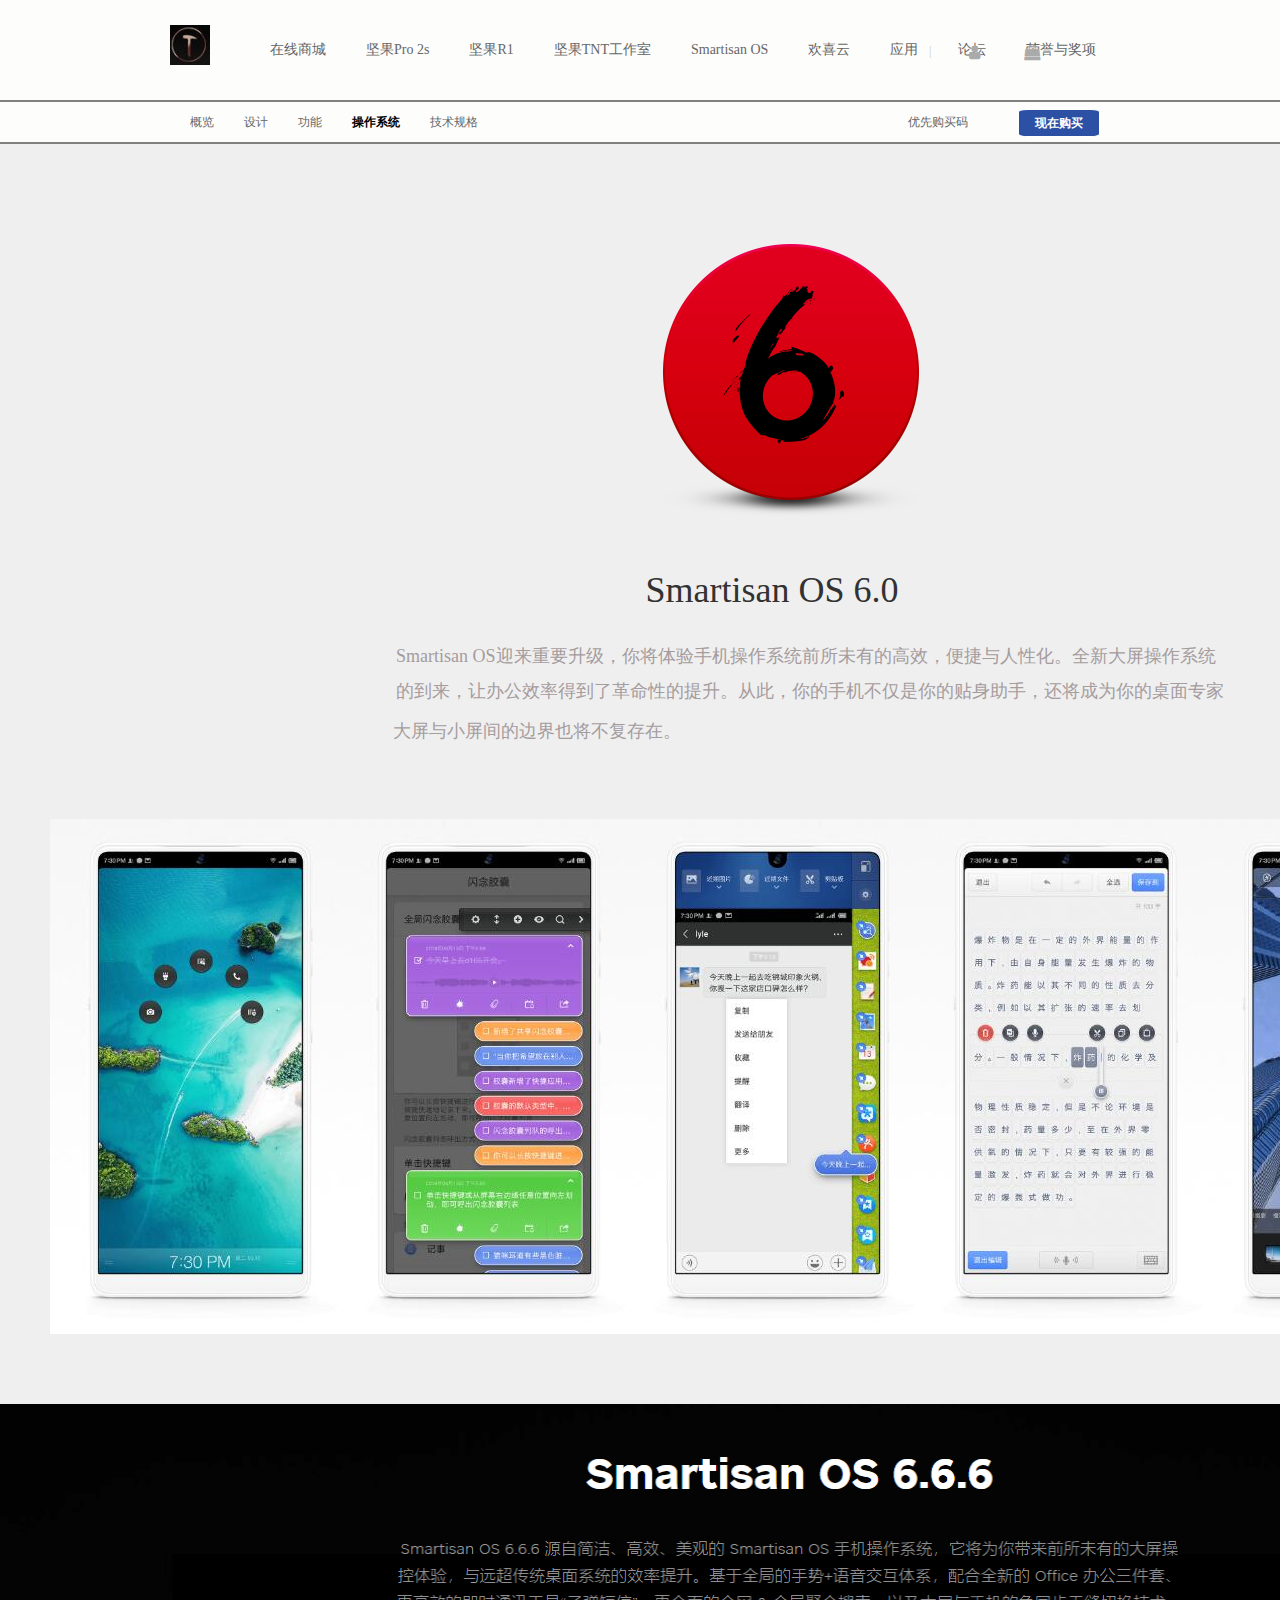
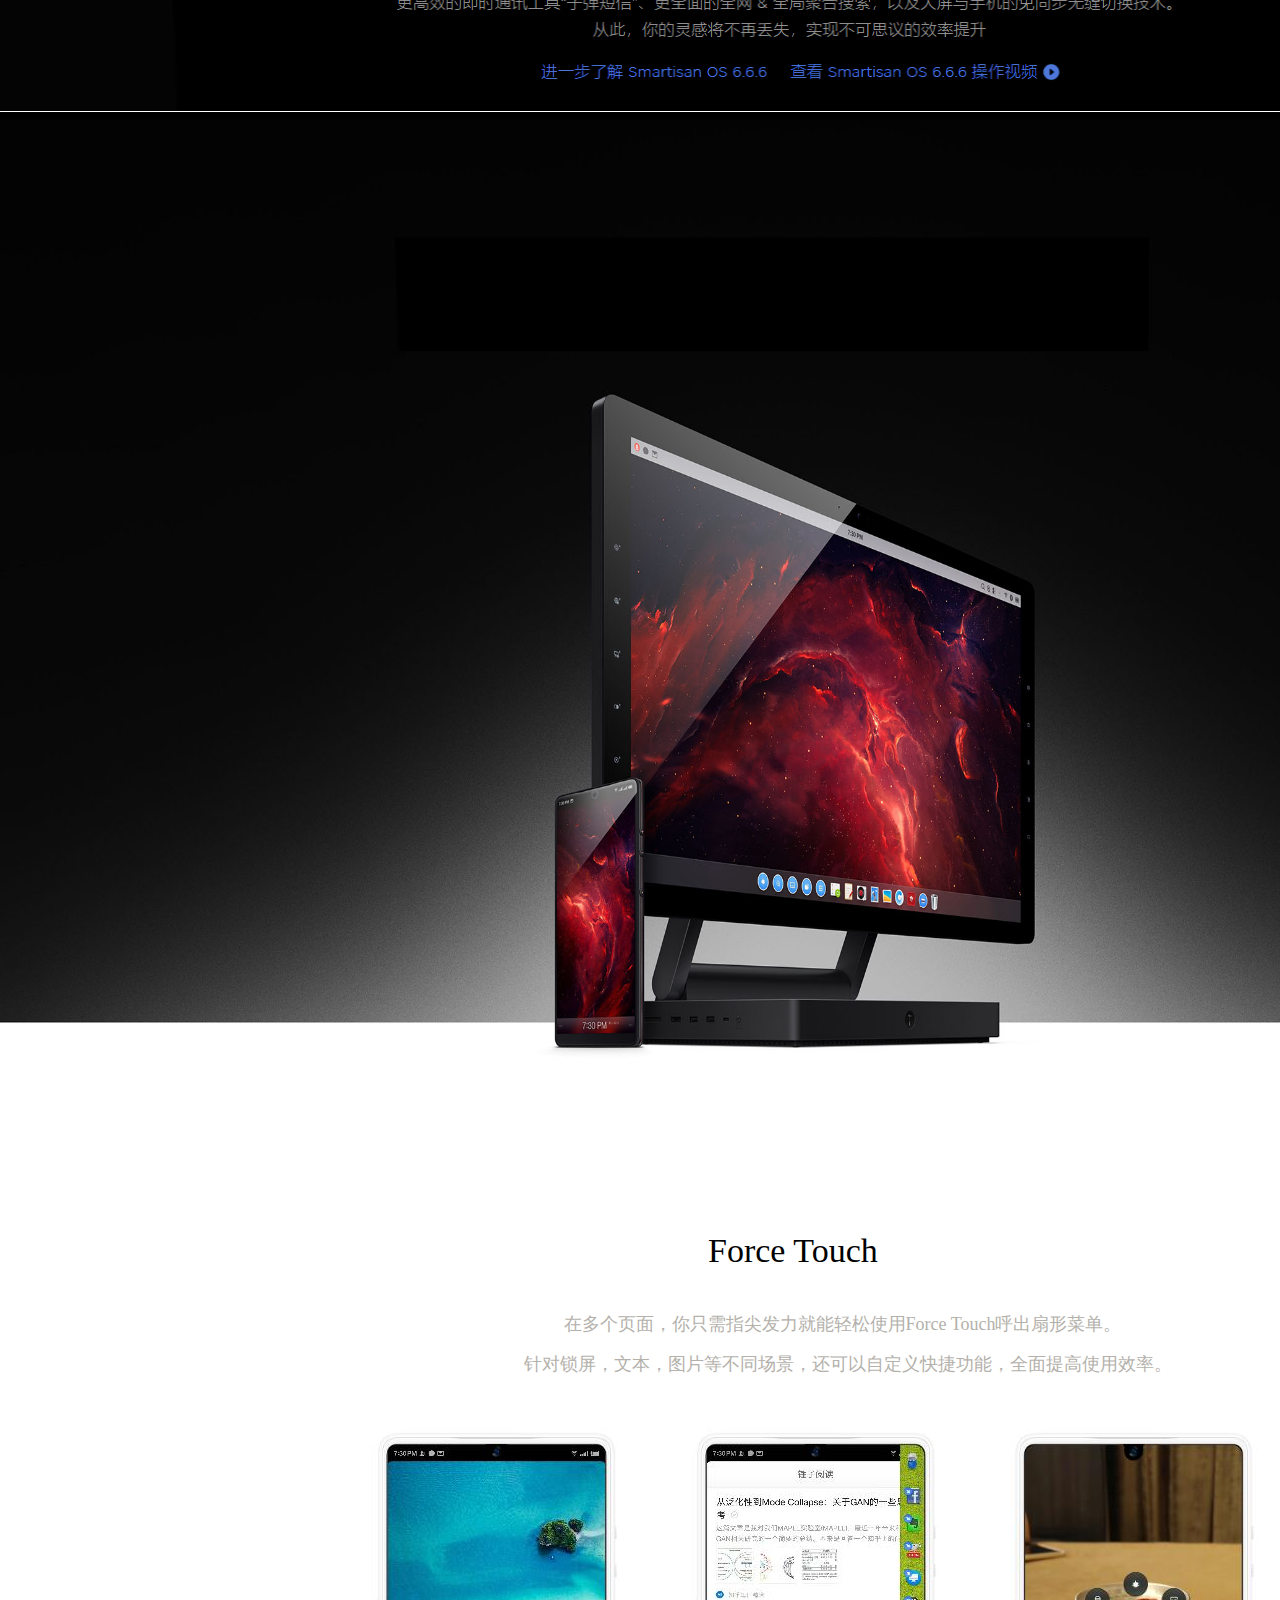
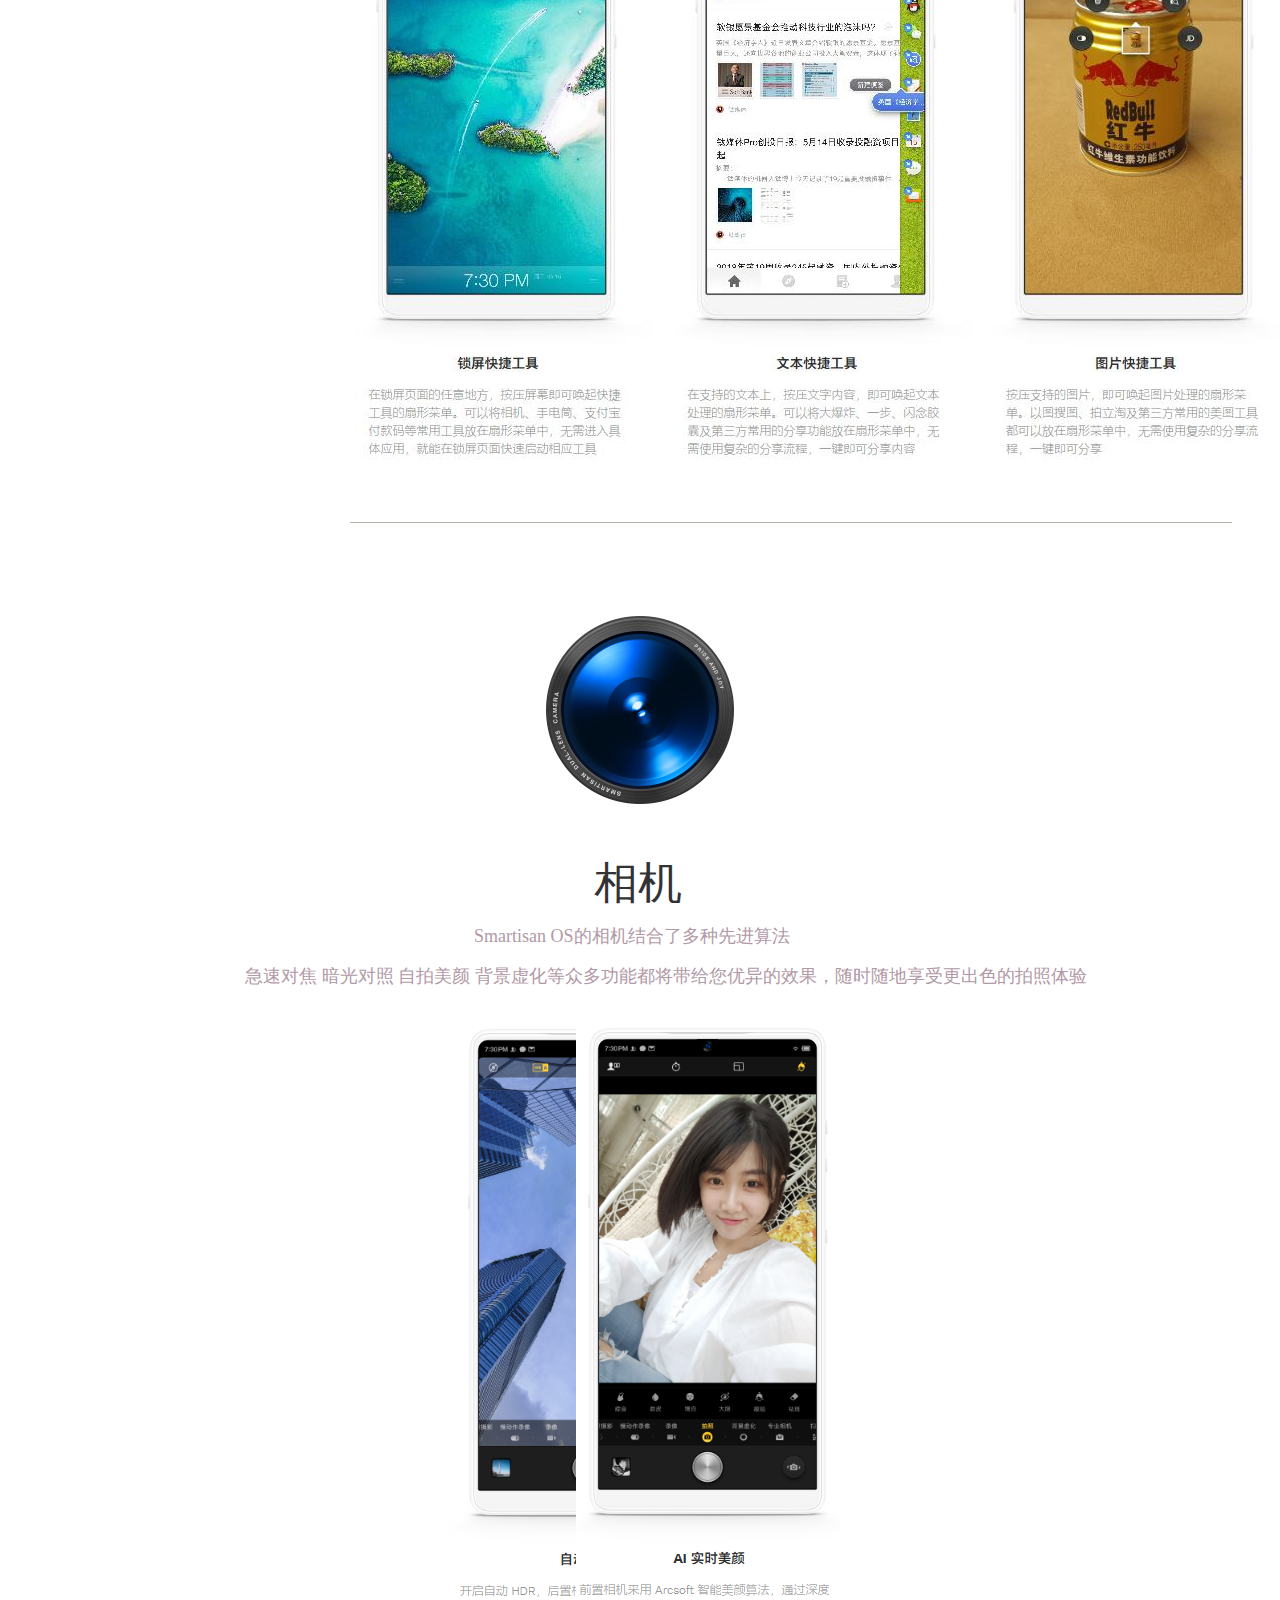
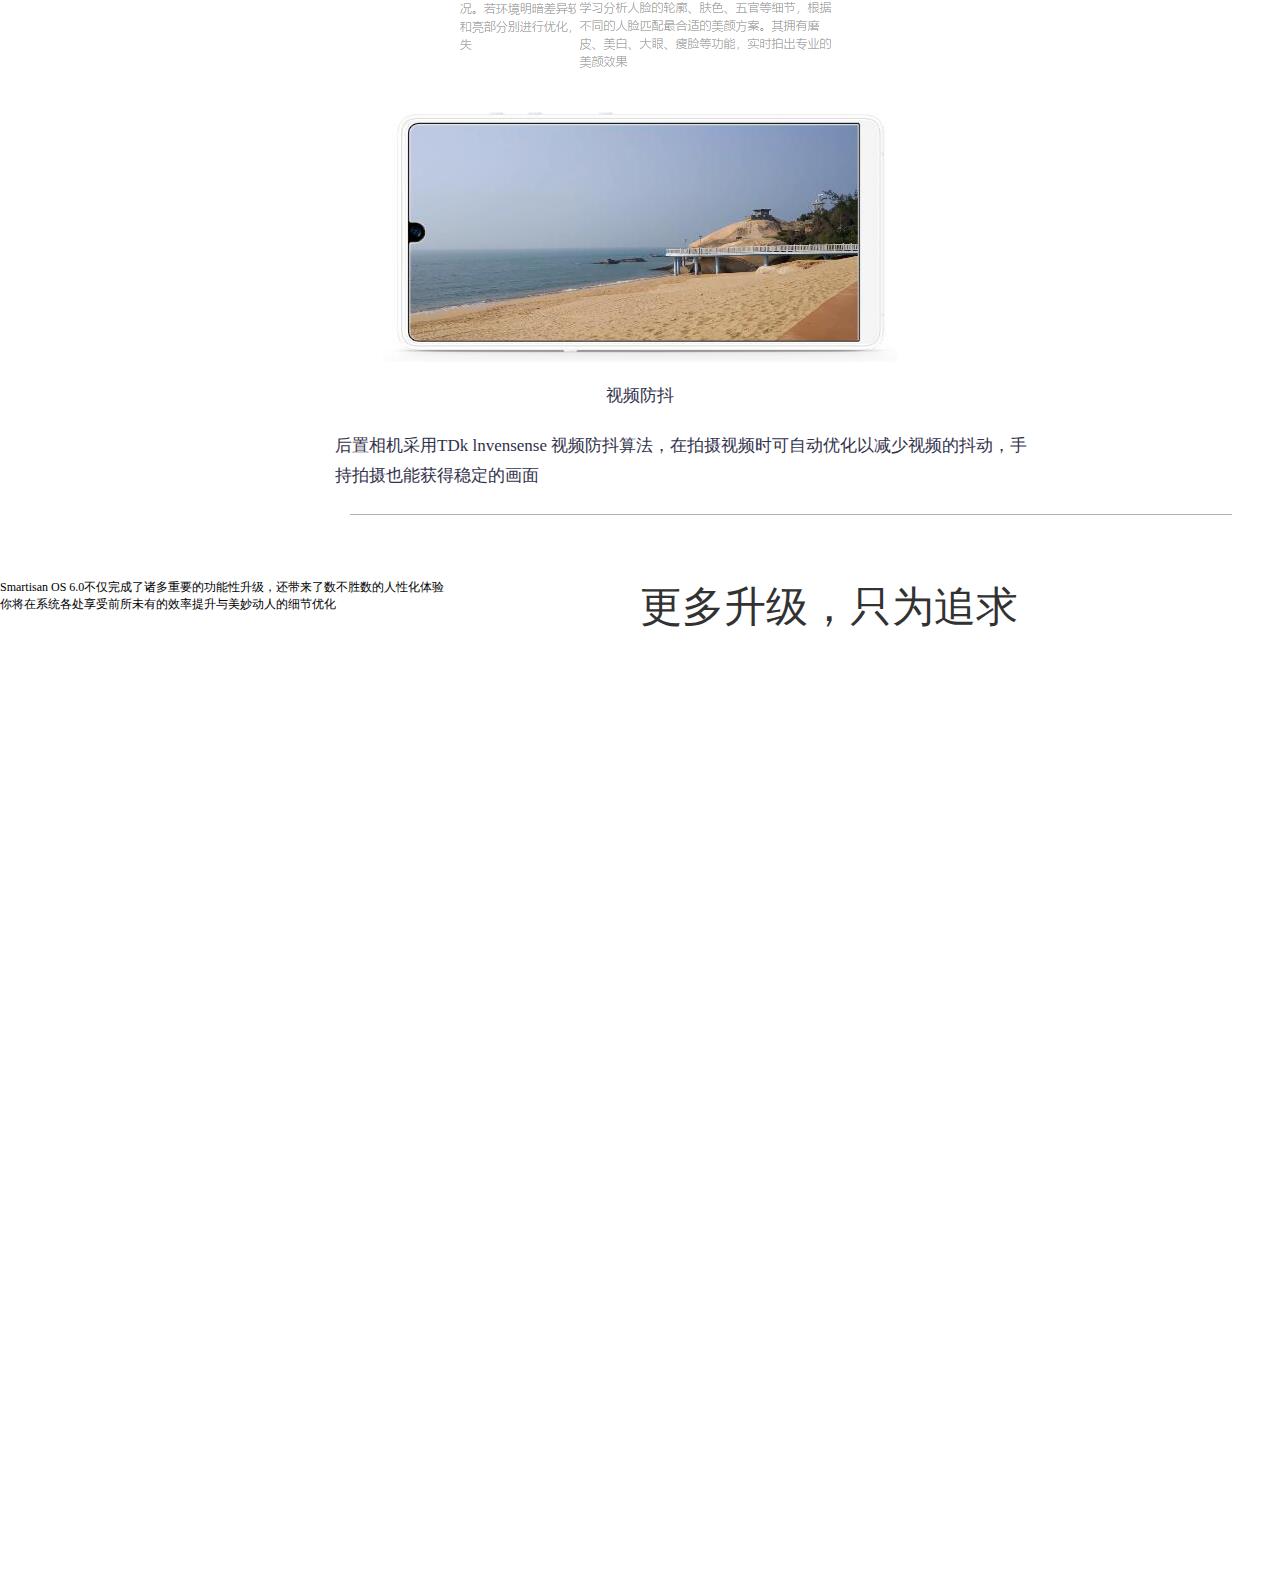
==== caozuoxitong.html @ d03a7ac0 "3" ====
<!DOCTYPE html>
<html lang="en">
<head>
	<meta http-equiv="X-UA-Compatible" content="IE=Edge">
	<meta charset="UTF-8">
	<link rel="icon" type="images/favicon.ico" href="images/favicon.ico">
	<link rel="stylesheet" type="text/css" href="css/reset.css">
    <link rel="stylesheet" href="css/fonts/font-awesome.min.css">
    <link rel="stylesheet" href="css/common-index.css">
    <link rel="stylesheet" href="css/font.css">
    <link rel="stylesheet" href="css/caozuoxitong.css">
	<title>操作系统</title>
</head>
<body>
	<section class="top">
		<img src="images/logo.jpg" alt="">
		<ul class="top-nav1">
			<li class="top-nav-item"><a href="#">在线商城</a></li>
			<li class="top-nav-item"><a href="#">坚果Pro 2s</a></li>
			<li class="top-nav-item"><a href="#" class="checked">坚果R1</a></li>
			<li class="top-nav-item"><a href="#">坚果TNT工作室</a></li>
			<li class="top-nav-item"><a href="#">Smartisan OS</a></li>
			<li class="top-nav-item"><a href="#">欢喜云</a></li>
			<li class="top-nav-item"><a href="#">应用</a></li>
			<li class="top-nav-item"><a href="#">论坛</a></li>
			<li class="top-nav-item"><a href="#">荣誉与奖项</a></li>
		</ul>
		<div class="cart-shop">
            <div class="cart-nav">
                <span class="sep">|</span>
                <a href="#" class="link"><i class="fa fa-user"></i></a>
                <a href="javascript:;" class="link" id="link">
                    <i class="fa fa-shopping-bag"></i>
                </a>    
                <div class="tankuang" id="tankuang">
                    <i class="fa fa-shopping-cart"></i>
                    <h3>购物车为空</h3>
                    <p>您还没有选购任何商品，现在前往商城选购吧！</p>
                </div>
            </div>
	    </div>
	</section>
	<section>
		<div class="user-info">
	    	<ul>
	    		<li class="user-info-item"><a  href="#">概览</a></li>
	    		<li class="user-info-item"><a  href="#">设计</a></li>
	    		<li class="user-info-item"><a href="#">功能</a></li>
	    		<li class="user-info-item"><a class="checked" href="#">操作系统</a></li>
	    		<li class="user-info-item"><a href="#">技术规格</a></li>
	    	</ul>
    	    <div class="user-info-right">
    	    	<a href="#">优先购买码</a>
    	    	<p class="box">现在购买</p>
    	    </div>
		</div>
		<div class="content">
			<div class="cz1"></div>
			<p class="txt1">Smartisan OS 6.0</p>
			<p class="txt2">Smartisan OS迎来重要升级，你将体验手机操作系统前所未有的高效，便捷与人性化。全新大屏操作系统</p>
			<p class="txt3">的到来，让办公效率得到了革命性的提升。从此，你的手机不仅是你的贴身助手，还将成为你的桌面专家</p>
			<p class="txt4">大屏与小屏间的边界也将不复存在。</p>
			<img class="aa" src="images/caozuo2.jpg" alt="">
		</div>
		<div class="content2 clearfix">
			<img class="bb" src="images/caozuo3.png" alt="">
			<img class="cc " src="images/caozuo4.jpg" alt="">
			<p class="txt1">Force Touch</p>
			<p class="txt2">在多个页面，你只需指尖发力就能轻松使用Force Touch呼出扇形菜单。</p>
			<p class="txt3">针对锁屏，文本，图片等不同场景，还可以自定义快捷功能，全面提高使用效率。</p>
			<img class="dd" src="images/caozuo5.jpg" alt="">
			<div class="wirt"></div>
		</div>
		<div class="content3 clearfix">
			<img class="aa" src="images/xiangji.png" alt="">
			<p class="txt1">相机</p>
			<p class="txt2">Smartisan OS的相机结合了多种先进算法</p>
			<p class="txt3">急速对焦 暗光对照 自拍美颜 背景虚化等众多功能都将带给您优异的效果，随时随地享受更出色的拍照体验</p>
			<img class="bb" src="images/caozuo6.png" alt="">
			<img class="cc" src="images/caozuo7.png" alt="">
			<img class="dd" src="images/caozuo8.jpg" alt="">
			<p class="txt4">视频防抖</p>
			<p class="txt5">后置相机采用TDk lnvensense 视频防抖算法，在拍摄视频时可自动优化以减少视频的抖动，手</p>
			<p class="txt6">持拍摄也能获得稳定的画面</p>
			<div class="wirt"></div>
		</div>
	</section>
	<footer class="foot">
		<div class="bottom-content">
			<p class="txt1">更多升级，只为追求</p>
			<p class="txt2">Smartisan OS 6.0不仅完成了诸多重要的功能性升级，还带来了数不胜数的人性化体验</p>
			<p class="txt3">你将在系统各处享受前所未有的效率提升与美妙动人的细节优化</p>
		</div>
	</footer>
	

</body>
<script src="js/first.js"></script>
</html>
---- css/common-index.css ----
/*张燕的css公共样式*/

/*公共样式开始*/
	body{
		font-size: 12px;
	}
	.container{
		width: 1220px;
		margin-left: auto;
		margin-right: auto;
	}
	.fl{
		float: left;
	}
	.fr{
		float: right;
	}
	.link{
		color: #b0b0b0;
		text-decoration: none;
	}
/*公共样式结束*/
/*清除浮动开始*/
.clearfix:after{
	display: block;
	content: '';
	clear: both;
	height: 0;
	visibility: hidden;
}
.clearfix{
	*zoom: 1;
}
/*清除浮动结束*/
/*导航样式开始*/
/*导航样式结束*/
---- css/font.css ----
@font-face {
    font-family: 'iconfont';
    src: url("fonts/iconfont.eot");
    src: url("fonts/iconfont.eot?#iefix") format("embedded-opentype")
}

@font-face {
    font-family: 'iconfont';
    src: url([data-uri]) format("woff");
    font-weight: normal
}

.iconfont {
    font-family: "iconfont" !important;
    font-style: normal;
    -webkit-font-smoothing: antialiased;
    -webkit-text-stroke-width: 0.2px;
    -moz-osx-font-smoothing: grayscale
}
---- css/caozuoxitong.css ----
a{
	text-decoration: none;
	cursor: pointer;
}
li{
	list-style: none;
}	

.top{
	height: 100px;
	background-color: #fdfdfc;
	border-bottom: 2px solid gray;
}
.top img{
	position: absolute;
	width: 40px;
	height: 40px;
	display: inline-block;
	top: 25px;
	left: 170px;
}
.top .top-nav1 a{
	float: left;
	text-decoration: none;
	cursor: pointer;
	color: #666;
	height: 100px;
	font-size: 14px;
}
.top .top-nav1 .top-nav-item{
	float: left;
	list-style: none
	height: 100px;
	line-height: 100px;
	text-align: center;
	margin-left:40px;
}
.top .top-nav1 .top-nav-item:first-child{
	margin-left: 270px;
}
.top .top-nav1 .top-nav-item a:hover{
    color: black;
    font-weight: bold;
    transition: all 0.2s linear;
}

/*
  购物车部分
*/
.top .cart-shop{
	width: 100px;
	height: 100px;
	line-height: 100px;
	position: absolute;
	right: 60px;
	top:0px;
}
.top .cart-shop .cart-nav .sep{
	position: absolute;
	top: 1px;
	right: 290px;
	width: 1px;
	height: 1px;
	color: #ccc;
}
.top .cart-shop .cart-nav .fa-user{
	position: absolute;
	top: 44px;
	right: 240px;
}
.top .cart-shop .cart-nav .fa-shopping-bag{
	position: absolute;
	top: 44px;
	right: 180px;
}
.top .cart-shop .link:first-child i{
	font-size: 18px;
	vertical-align: -1px;
}
.top .cart-shop .link i{
	color: #aaa;
	font-size: 16px;
}
.top .cart-shop .link:hover i{
	color: #666;
}
.top .cart-shop .tankuang{
	display: none;
	position: absolute;
	top: 80px;
	right: 180px;
	width: 360px;
	height: 300px;
	border-radius: 10px;
	text-align: center;
	line-height: 20px;
	background: #fff;
	z-index:999;
	transition: all 0.3s linear;
}
.top .cart-shop .tankuang i{
	font-size: 70px;
	padding-top: 70px;
	color: #aaa; 
}
.top .cart-shop .tankuang h3{
	font-size: 18px;
	color: #333;
	font-weight: 400;
	padding-top: 30px;
}
.top .cart-shop .tankuang p{
	color: #bcbcbc;
	line-height:20px;
}
/* 导航栏部分*/
.user-info{
	height: 40px;
	background: #fdfdfc;
	border-bottom: 2px solid gray;

}
.user-info .user-info-item a{
	float: left;
	font-size: 12px;
	margin-left: 30px;
	line-height: 40px;
	text-align:center;
    color: #666; 	
}
.user-info .user-info-item:first-child{
	margin-left: 160px;
}
.user-info .user-info-item a:hover{
    color: black;
    font-weight: bold;
    transition: all 0.2s linear;
}
.user-info .user-info-item .checked{
    color: black;
    font-weight: bold;
}
.user-info .user-info-right{
	float: right;
	font-size: 12px;
	line-height: 40px;
	margin-right:200px;
	color: #666;
	text-align: center;
}
.user-info .user-info-right a:hover{
	color: black;
    font-weight: bold;
    transition: transform 0.2s linear;
}
.user-info .user-info-right a{
	color: #666;
}

.user-info .user-info-right .box{
	float: right;
	display: inline-block;
	margin: 7px -20px 7px 50px;
	width:80px;
	height: 26px;
	line-height: 26px;
	font-size: 12px;
	color: white;
	background-color: #2c51a4;
	border: 1px solid;
	border-radius: 11%;
	cursor: pointer;
	font-weight: bold;
}
.user-info .user-info-right .box:hover{
    background-color: #003567;
}
.content{
	position: relative;
	width: 1583px;
	height: 1260px;
	background-color: #efefef;
}
.content .cz1{
	position: absolute;
	background-image: url(../images/caozuo11.png);
	width: 256px;
	height: 272px;
	top: 100px;
	left: 50%;
	margin-left: -129px;
}
.content .txt1{
	position: absolute;
	top: 425px;
	left: 50%;
	color: #323232;
	font-size: 36px;
	margin-left: -146px;
}
.content .txt2{
	position: absolute;
	top: 500px;
	left: 50%;
	color: #a59c9e;
	margin-left: -395.5px;
	font-size: 18px;
}
.content .txt3{
	position: absolute;
	top: 535px;
	left: 50%;
	margin-left: -395.5px;
	font-size: 18px;
	color: #a59c9e;
}
.content .txt4{
	position: absolute;
	top: 575px;
	left: 50%;
	margin-left: -399px;
	font-size: 18px;
	color: #a59c9e;
}
.content .aa{
	position: absolute;
	top: 675px;
	left: 50px;
}
.content2{
	position: relative;
	width: 2700px;
}
.content2 .bb{
	display: inline-block;
	width: 1583px;
	height: 307px;
}
.content2 .cc{
	width: 1583px;
	height: 948px;
	margin-top: -3px;
}
.content2 .txt1{
	position: absolute;
	top: 1428px;
	left: 50%;
	margin-left: -642px;
	font-size: 34px;
}
.content2 .txt2{
	position: absolute;
	top: 1508px;
	left: 50%;
	font-size: 18px;
	margin-left: -786.5px;
	color: #b4b1ab;
}
.content2 .txt3{
	position: absolute;
	top: 1548px;
	left: 50%;
	font-size: 18px;
	margin-left: -826.5px;
	color: #b4b1ab;
}
.content2 .dd{
	position: absolute;
	top: 1608px;
	left: 35px;
}
.content2 .wirt{
	position: absolute;
	top: 2318px;
	left: 350px;
	width: 882px;
	height: 1px;
	background-color: #b4b1ab;
}
.content3{
	position: relative;
	height: 2715px; 
}
.content3 .aa{
    position: absolute;
    top: 1150px;
    left: 50%;
    margin-left: -96px;
}
.content3 .txt1{
	position: absolute;
	top: 1390px;
	left: 50%;
	font-size: 44px;
	color: #323232;
	margin-left: -46px;
}
.content3 .txt2{
	position: absolute;
	top: 1460px;
	left: 50%;
	margin-left: -166px;
	font-size: 18px;
	color: #b199a6;
}
.content3 .txt3{
	position: absolute;
	top: 1500px;
	left: 50%;
	margin-left: -395px;
	font-size: 18px;
	color: #b199a6;
}
.content3 .bb{
	position: absolute;
	top: 1560px;
	left: 440px;
}
.content3 .cc{
	position: absolute;
	top: 1560px;
	right: 440px;
}
.content3 .dd{
	position: absolute;
	top: 2240px;
	left: 50%;
	margin-left: -257.5px;
}
.content3 .txt4{
	position: absolute;
	top: 2520px;
	left: 50%;
	margin-left: -34px;
	font-size: 17px;
	color: #32324a;
}
.content3 .txt5{
	position: absolute;
	top: 2570px;
	left: 50%;
    margin-left: -305px;
	font-size: 17px;
	color: #32324a;
}
.content3 .txt6{
	position: absolute;
	top: 2600px;
	left: 50%;
    margin-left: -305px;
	font-size: 17px;
	color: #32324a;
}
.content3 .wirt{
	position: absolute;
	top: 2650px;
	left: 350px;
	width: 882px;
	height: 1px;
	background-color: #b4b1ab;
}
.foot{
	position: relative;
	height: 1000px;
}
.foot .bottom-content .txt1{
    position: absolute;
    top: 0px;
    left: 50%;
    font-size: 42px;
    color: #323232;
}
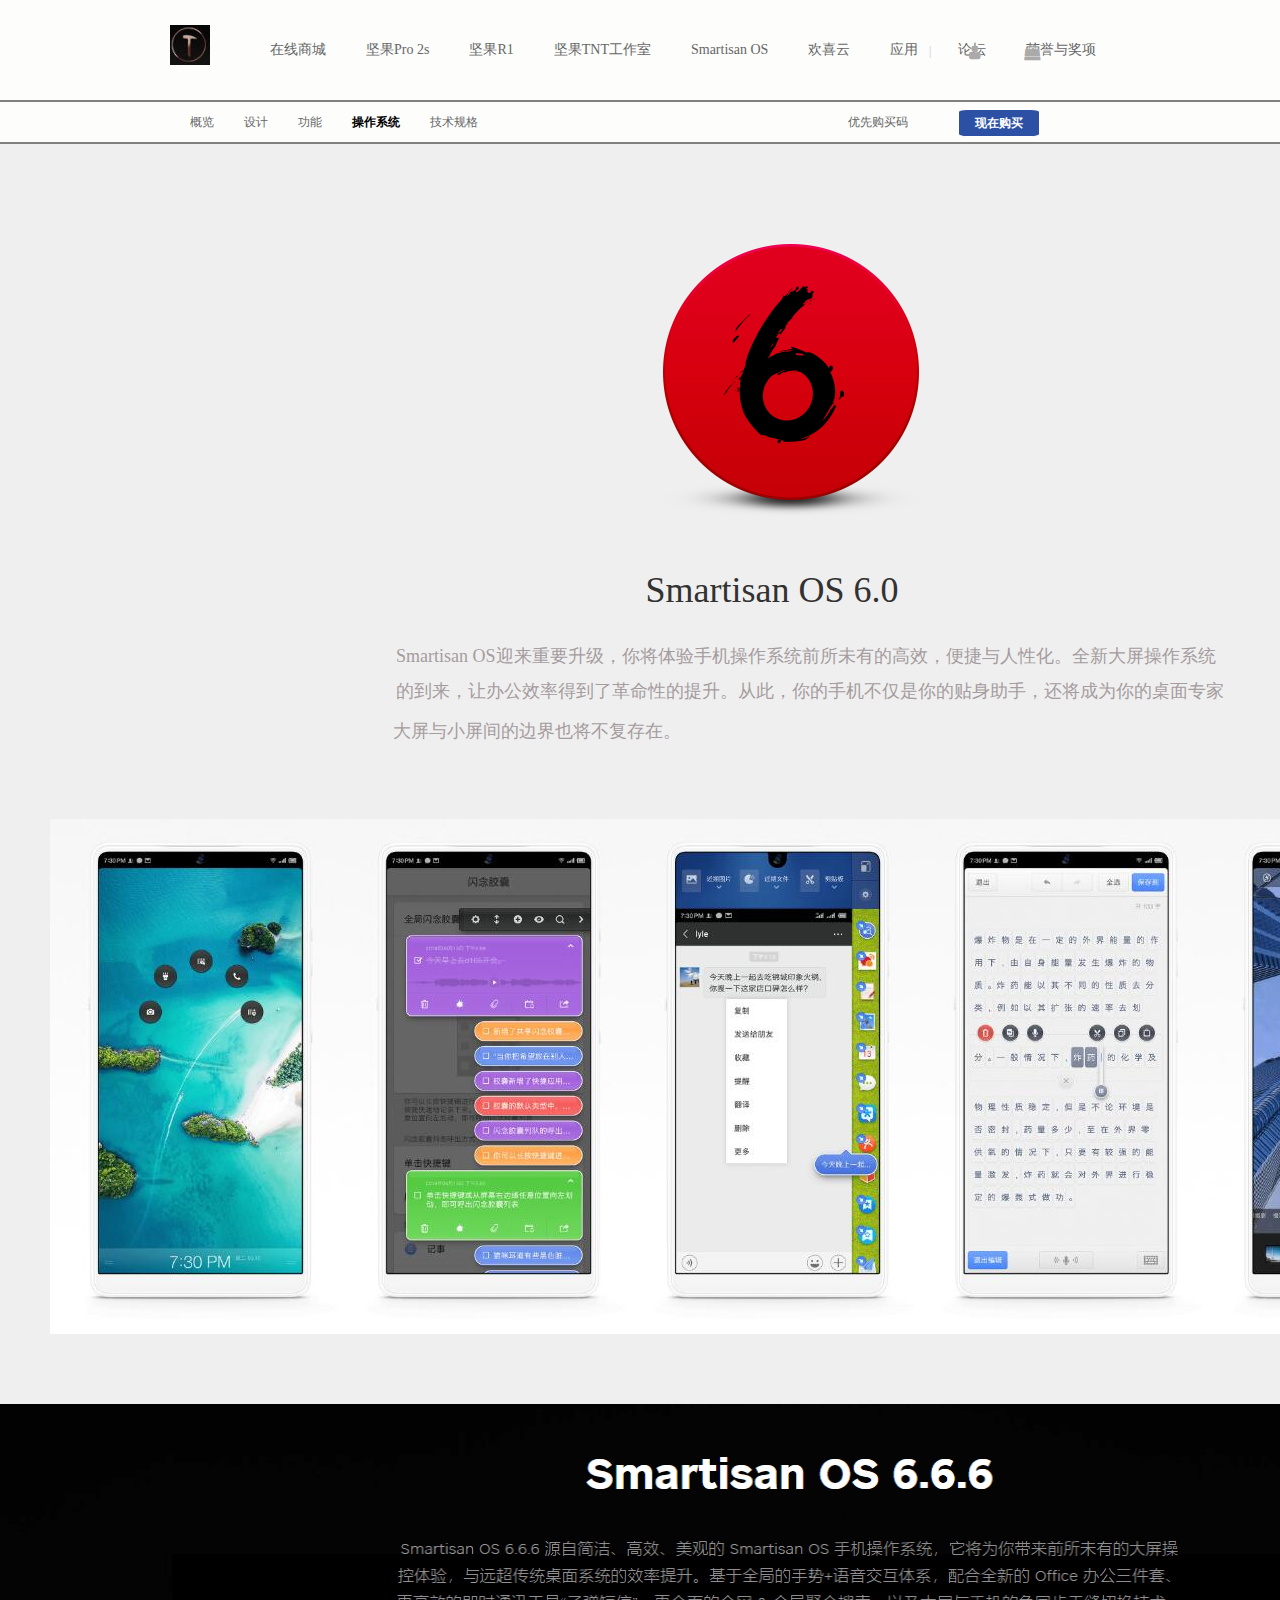
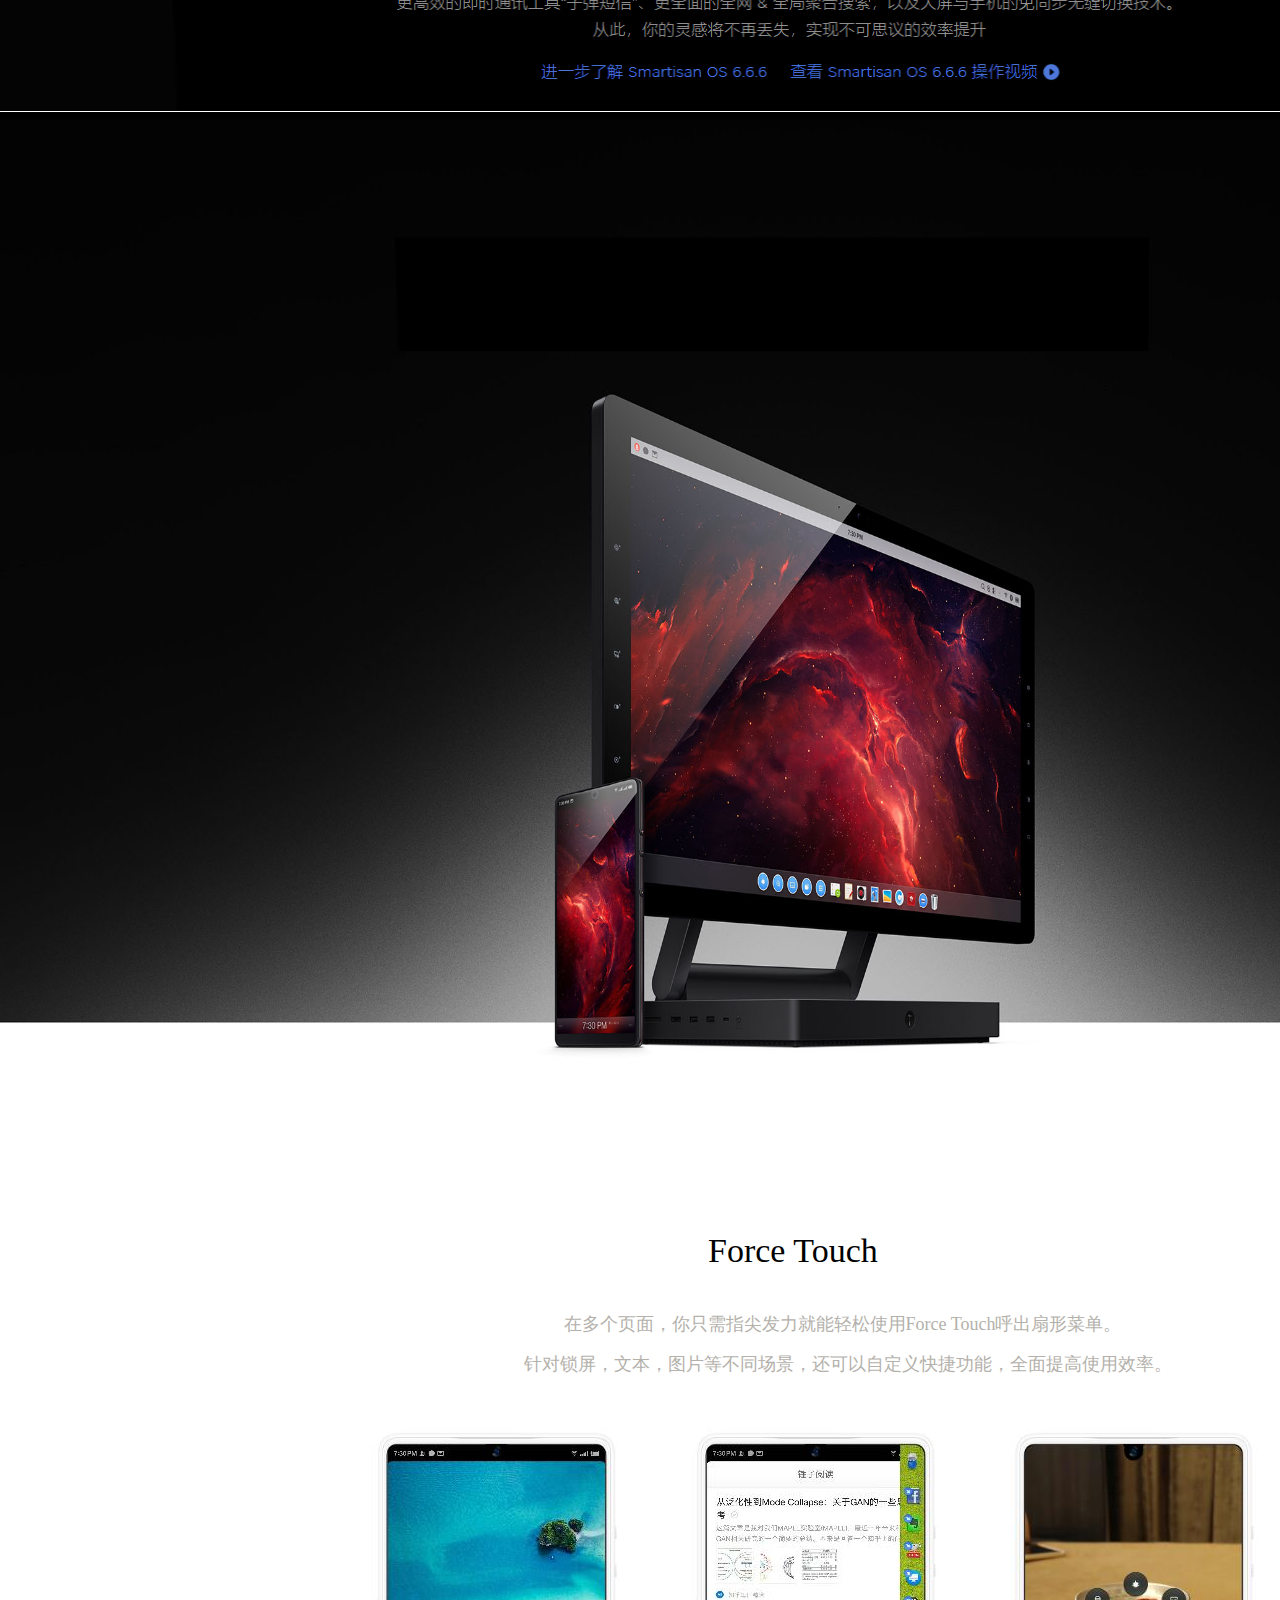
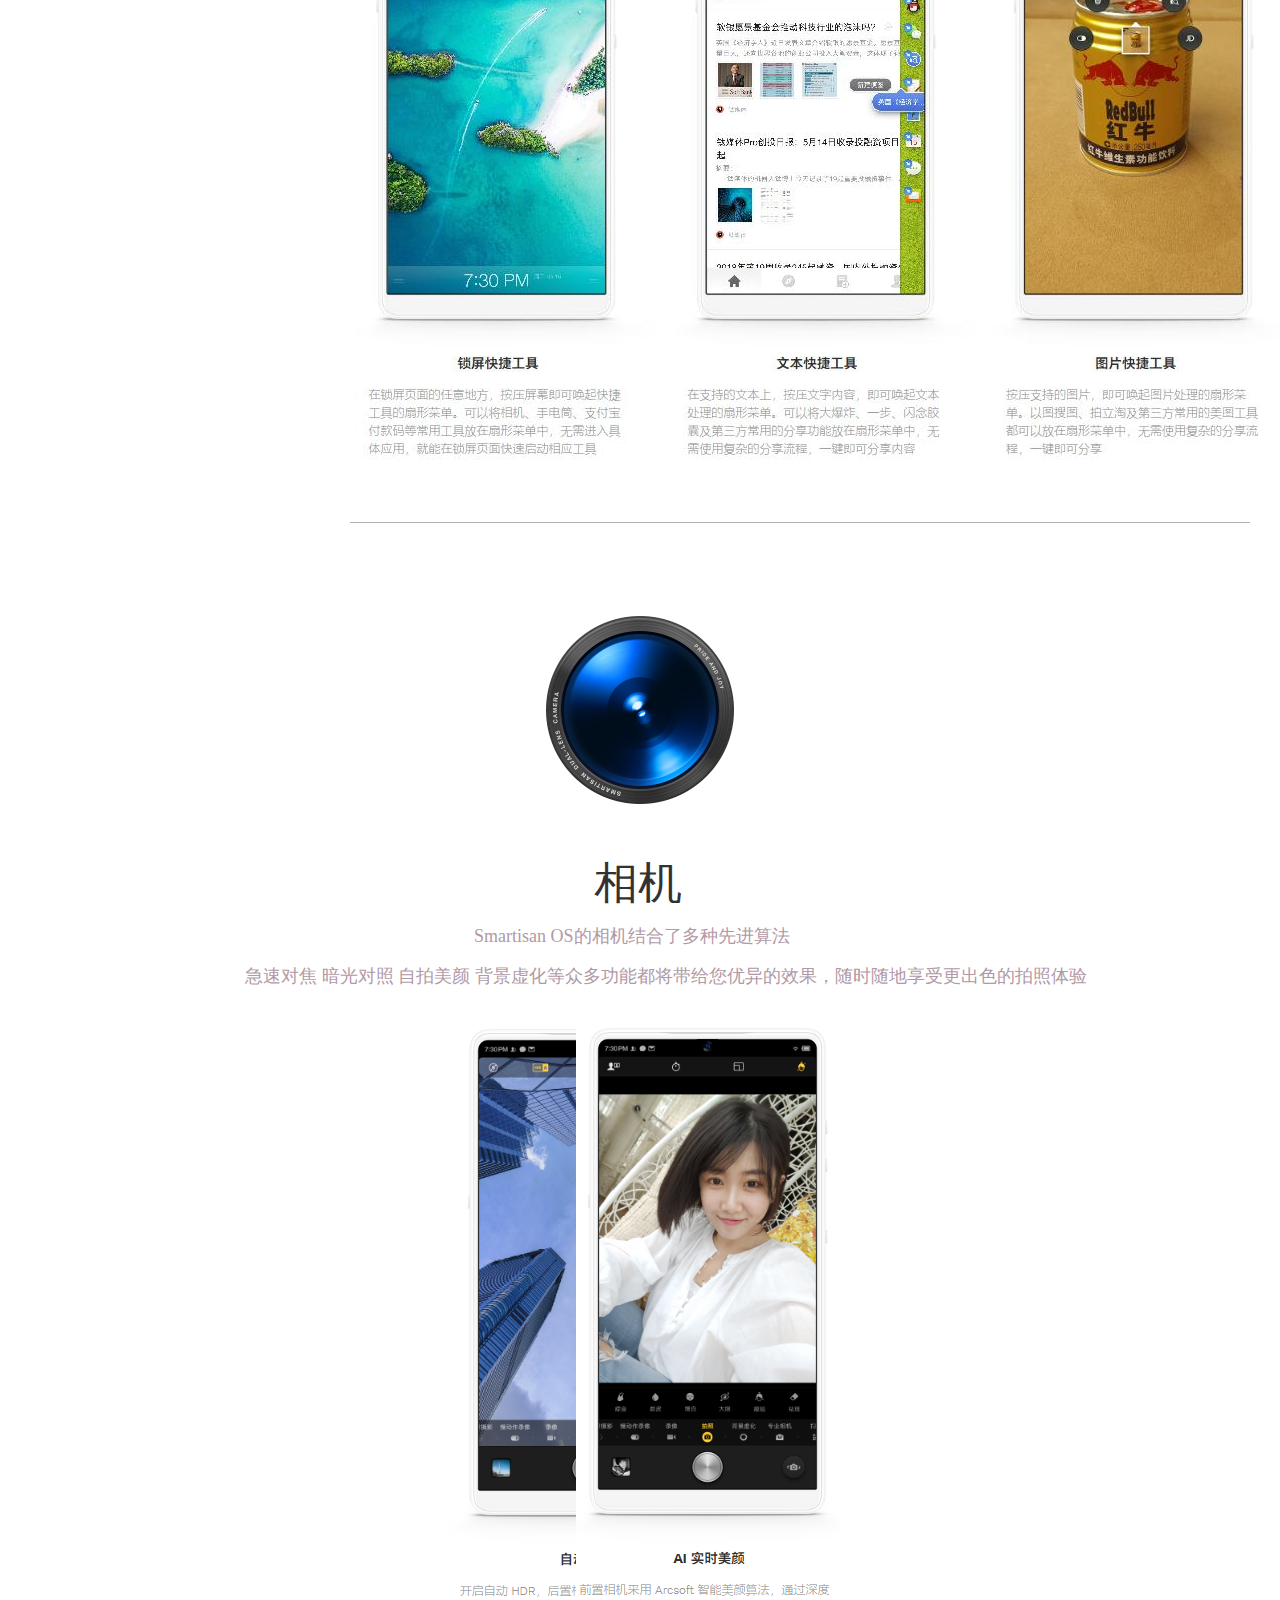
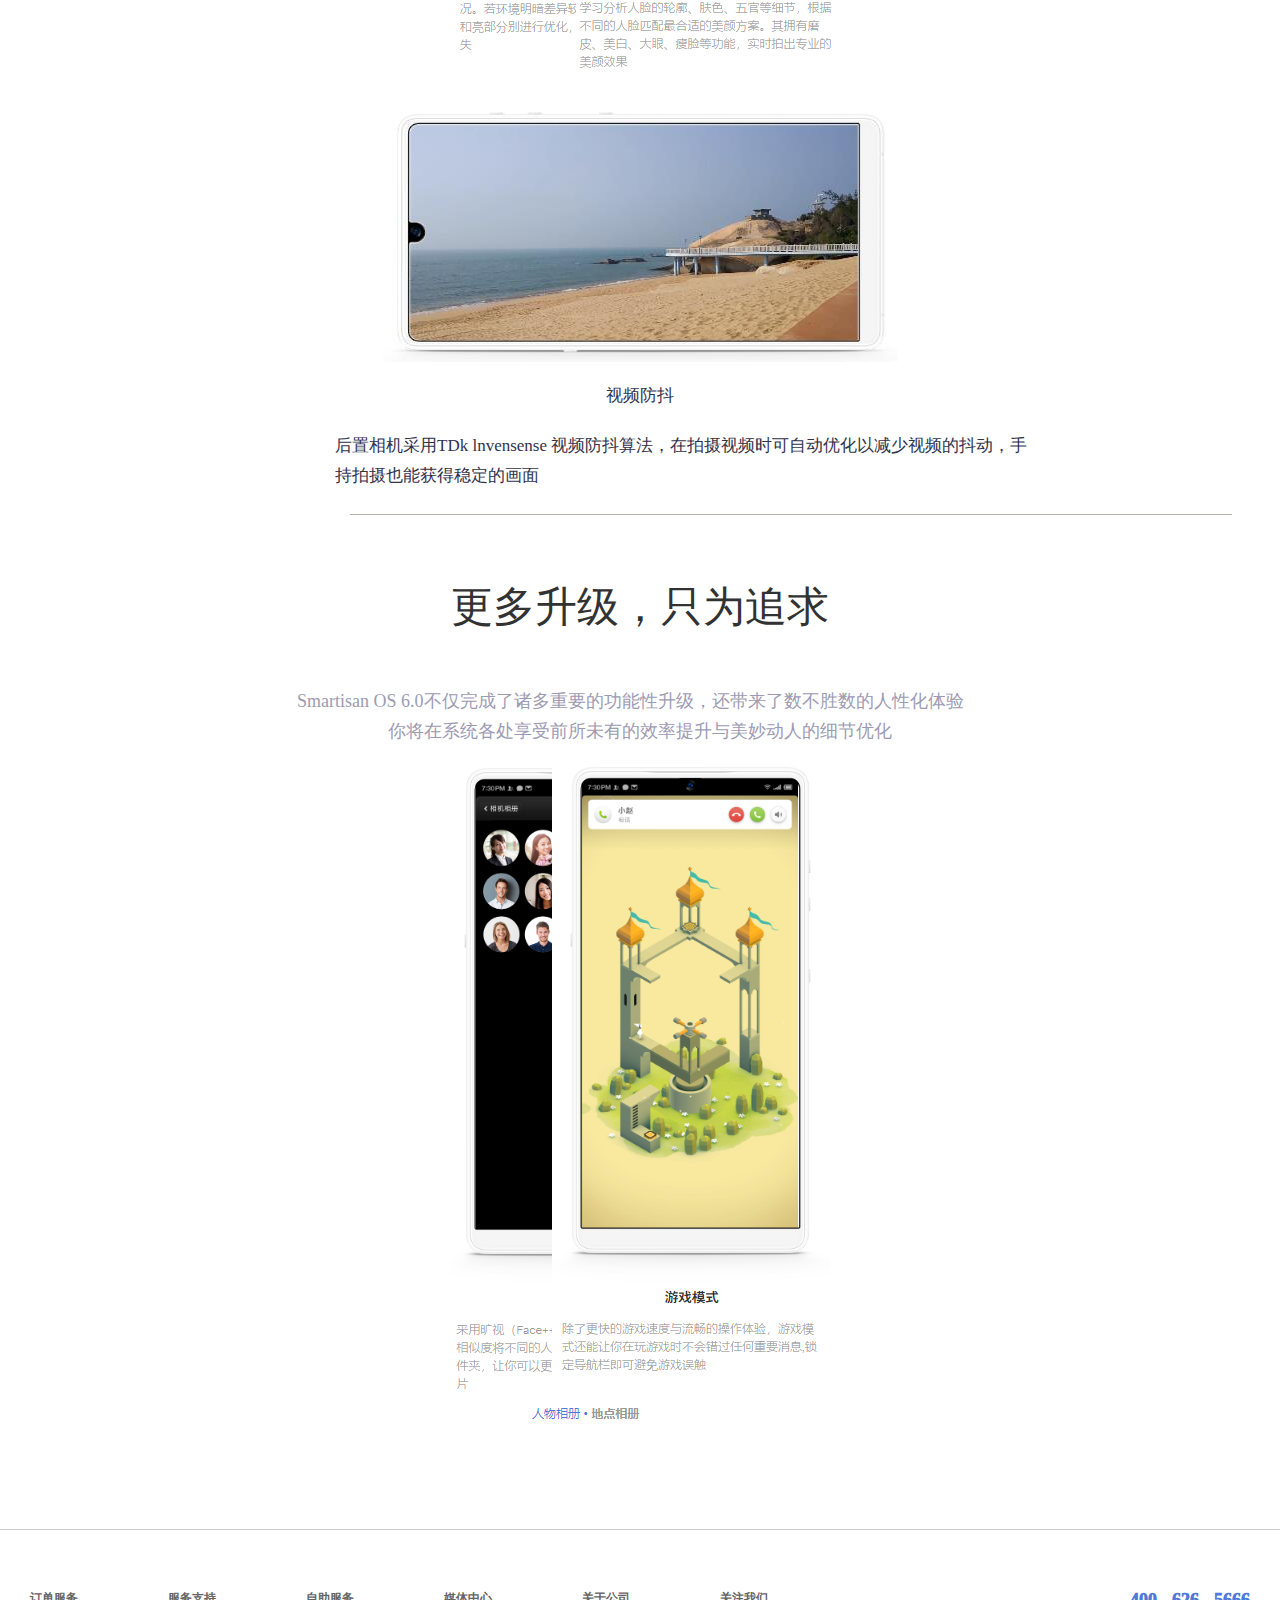
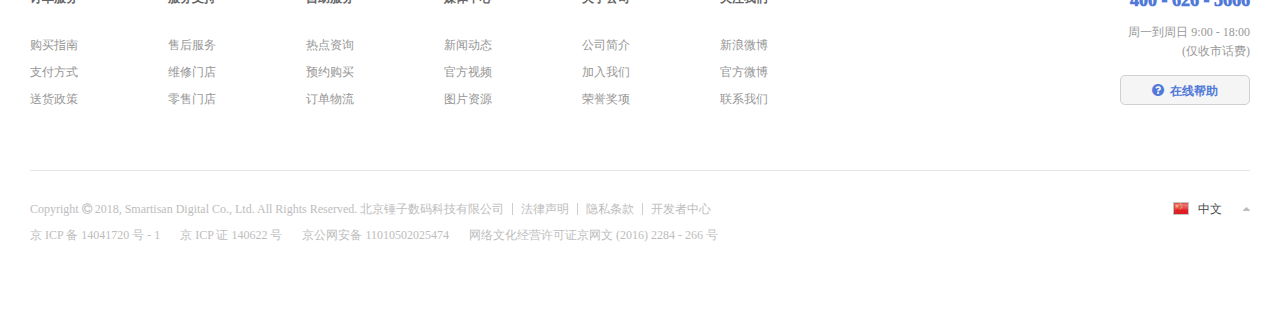
==== commit c1a5c9ec: "2" ====
--- a/caozuoxitong.html
+++ b/caozuoxitong.html
@@ -90,7 +90,81 @@
 			<p class="txt1">更多升级，只为追求</p>
 			<p class="txt2">Smartisan OS 6.0不仅完成了诸多重要的功能性升级，还带来了数不胜数的人性化体验</p>
 			<p class="txt3">你将在系统各处享受前所未有的效率提升与美妙动人的细节优化</p>
+			<img class="aa" src="images/caozuo9.png" alt="">
+			<img class="bb" src="images/caozuo10.png" alt="">
 		</div>
+	</footer>
+	<footer class="footer">
+		 <div class="container">
+            <div class="foot-list">
+                <div class="left-list fl">
+                    <dl>
+                        <dt>订单服务</dt>
+                        <dd><a href="#" class="link">购买指南</a></dd>
+                        <dd><a href="#" class="link">支付方式</a></dd>
+                        <dd><a href="#" class="link">送货政策</a></dd>
+                    </dl>
+                    <dl>
+                        <dt>服务支持</dt>
+                        <dd><a href="#" class="link">售后服务</a></dd>
+                        <dd><a href="#" class="link">维修门店</a></dd>
+                        <dd><a href="#" class="link">零售门店</a></dd>
+                    </dl>
+                    <dl>
+                        <dt>自助服务</dt>
+                        <dd><a href="#" class="link">热点资询</a></dd>
+                        <dd><a href="#" class="link">预约购买</a></dd>
+                        <dd><a href="#" class="link">订单物流</a></dd>
+                    </dl>
+                    <dl>
+                        <dt>媒体中心</dt>
+                        <dd><a href="#" class="link">新闻动态</a></dd>
+                        <dd><a href="#" class="link">官方视频</a></dd>
+                        <dd><a href="#" class="link">图片资源</a></dd>
+                    </dl>
+                    <dl>
+                        <dt>关于公司</dt>
+                        <dd><a href="#" class="link">公司简介</a></dd>
+                        <dd><a href="#" class="link">加入我们</a></dd>
+                        <dd><a href="#" class="link">荣誉奖项</a></dd>
+                    </dl>
+                    <dl>
+                        <dt>关注我们</dt>
+                        <dd><a href="#" class="link">新浪微博</a></dd>
+                        <dd><a href="#" class="link">官方微博</a></dd>
+                        <dd><a href="#" class="link">联系我们</a></dd>
+                    </dl>   
+                </div>
+                <div class="right-list fr">
+                    <p class="num">400 - 626 - 5666</p>
+                    <p class="time">周一到周日 9:00 - 18:00</p>
+                    <p class="txt">(仅收市话费)</p>
+                    <p class="help"><i class="fa fa-question-circle"></i>在线帮助</p>
+                </div>
+            </div>
+            <div class="foot-nav clearfix">
+                <div class="left-nav fl">
+                    <ul class="top1 clearfix">
+                        <li>Copyright <i class="fa fa-copyright"></i> 2018, Smartisan Digital Co., Ltd. All Rights Reserved. 北京锤子数码科技有限公司<span></span></li>
+                        <li><a href="#" class="link">法律声明</a><span></span></li>
+                        <li><a href="#" class="link">隐私条款</a><span></span></li>
+                        <li><a href="#" class="link">开发者中心</a></li>
+                    </ul>
+                    <ul class="bottom">
+                        <li><a href="#" class="link">京 ICP 备 14041720 号 - 1</a></li>
+                        <li><a href="#" class="link">京 ICP 证 140622 号</a></li>
+                        <li><a href="#" class="link">京公网安备 11010502025474</a></li>
+                        <li><a href="#" class="link">网络文化经营许可证京网文 (2016) 2284 - 266 号</a></li>
+                    </ul>
+                </div>
+                <div class="right-nav fr">
+                    <a href="#" class="link">
+                        <div></div>
+                        <span>中文</span>
+                        <i class="fa fa-caret-up"></i>
+                    </a>
+                </div>
+            </div>
 	</footer>
 	
 
--- a/css/caozuoxitong.css
+++ b/css/caozuoxitong.css
@@ -160,7 +160,7 @@
 .user-info .user-info-right .box{
 	float: right;
 	display: inline-block;
-	margin: 7px -20px 7px 50px;
+	margin: 7px 40px 7px 50px;
 	width:80px;
 	height: 26px;
 	line-height: 26px;
@@ -273,7 +273,7 @@
 	position: absolute;
 	top: 2318px;
 	left: 350px;
-	width: 882px;
+	width: 900px;
 	height: 1px;
 	background-color: #b4b1ab;
 }
@@ -361,13 +361,171 @@
 }
 .foot{
 	position: relative;
-	height: 1000px;
+	height: 950px;
 }
 .foot .bottom-content .txt1{
     position: absolute;
     top: 0px;
     left: 50%;
+    margin-left: -189px;
     font-size: 42px;
     color: #323232;
 }
+.foot .bottom-content .txt2{
+	position: absolute;
+	top: 110px;
+	left: 50%;
+	margin-left: -343px;
+	font-size: 18px;
+	color: #9d9bb3;
+}
+.foot .bottom-content .txt3{
+	position: absolute;
+	top: 140px;
+	left: 50%;
+	margin-left: -252px;
+	font-size: 18px;
+	color: #9d9bb3;
+}
+.foot .bottom-content .aa{
+	position: absolute;
+	top: 180px;
+	left: 450px;
+}
+.foot .bottom-content .bb{
+	position: absolute;
+	top: 180px;
+	right: 450px;
+}
+/*底部定义列表样式*/
+.footer{
+	border-top: 1px solid #ccc;
+}
+.footer .foot-list{
+	height: 120px;
+	border-bottom: 1px solid #e6e6e6;
+	padding: 60px 0px;
+}
+.footer .foot-list .left-list{
+	height: 110px;
+}
+.footer .foot-list .left-list dl{
+	float: left;
+	margin-right: 90px;
+	box-sizing: border-box;
+}
+.footer .foot-list .left-list dl dt{
+	font-weight: 700;
+	color: #646464;
+}
+.footer .foot-list .left-list dl dd{
+	margin-top: 10px;
+}
+.footer .foot-list .left-list dl dd .link{
+	color: #969696;
+}
+.footer .foot-list .left-list dl dd:nth-child(2){
+	margin-top: 30px;
+}
+.footer .foot-list .left-list dl dd .link:hover{
+	color: #5079d9;
+}
+.footer .foot-list .right-list{
+	text-align: right;
+}
+.footer .foot-list .right-list .num{
+	font-size: 18px;
+	color: #5079d9;
+	font-weight: 1000;
+}
+.footer .foot-list .right-list .time{
+	color: #999;
+	margin-top: 13px;
+}
+.footer .foot-list .right-list .txt{
+	color: #999;
+	margin-top: 2px;
+}
+.footer .foot-list .right-list .help{
+	float: right;
+	width: 130px;
+	height: 30px;
+	line-height: 30px;
+	text-align: center;
+	border: 1px solid #d0d0d0;
+	color: #5079d9;
+	background: #f5f5f5;
+	border-radius: 5px;
+	font-weight: 700;
+	margin-top: 15px;
+	box-sizing: border-box;
+}
+.footer .foot-list .right-list .help i{
+	font-size: 14px;
+	padding-right: 6px;
+}
+.footer .foot-nav{
+	padding: 30px 0px 60px;
+}
+.footer .foot-nav .left-nav .bottom{
+	line-height: 35px;
+}
+.footer .foot-nav .left-nav .top1 li{
+	float: left;
+	margin-left: 8px;
+}
+.footer .foot-nav .left-nav .top1 li .link{
+	color: #bdbdbd;
+}
+.footer .foot-nav .left-nav .top1 li:hover .link{
+	color: #5079d9;
+}
+.footer .foot-nav .left-nav .top1 li:nth-child(1){
+	color: #bdbdbd;
+	margin-left: 0px;
+}
+.footer .foot-nav .left-nav .top1 li span{
+	display: inline-block;
+	width: 1px;
+	height: 12px;
+	background: #ccc;
+	margin-left: 8px;
+	vertical-align: -2px;
+}
+.footer .foot-nav .left-nav .bottom li{
+	float: left;
+	margin-left: 20px;
+}
+.footer .foot-nav .left-nav .bottom li:nth-child(1){
+	margin-left: 0px;
+}
+.footer .foot-nav .left-nav .bottom li .link{
+	color: #bdbdbd;
+}
+.footer .foot-nav .right-nav .link{
+	display: inline-block;
+	height: 50px;
+}
+.footer .foot-nav .right-nav .link div{
+	display: inline-block;
+	width: 14px;
+	height: 11px;
+	border: 1px solid #c4c4c4;
+	background-image: url(../images/hongxing.jpg);
+	background-repeat: no-repeat;
+	background-size: 16px 14px;
+	vertical-align: -2px;
+	margin-right: 6px;
+}
+.footer .foot-nav .right-nav .link span{
+	color: #45474b;
+	font-weight: 400;
+	margin-right: 18px;
+}
+.footer .foot-nav .right-nav .link i{
+	font-size: 12px;
+	font-weight: 400;
+	color: #bdbdbd;
+}
 
+
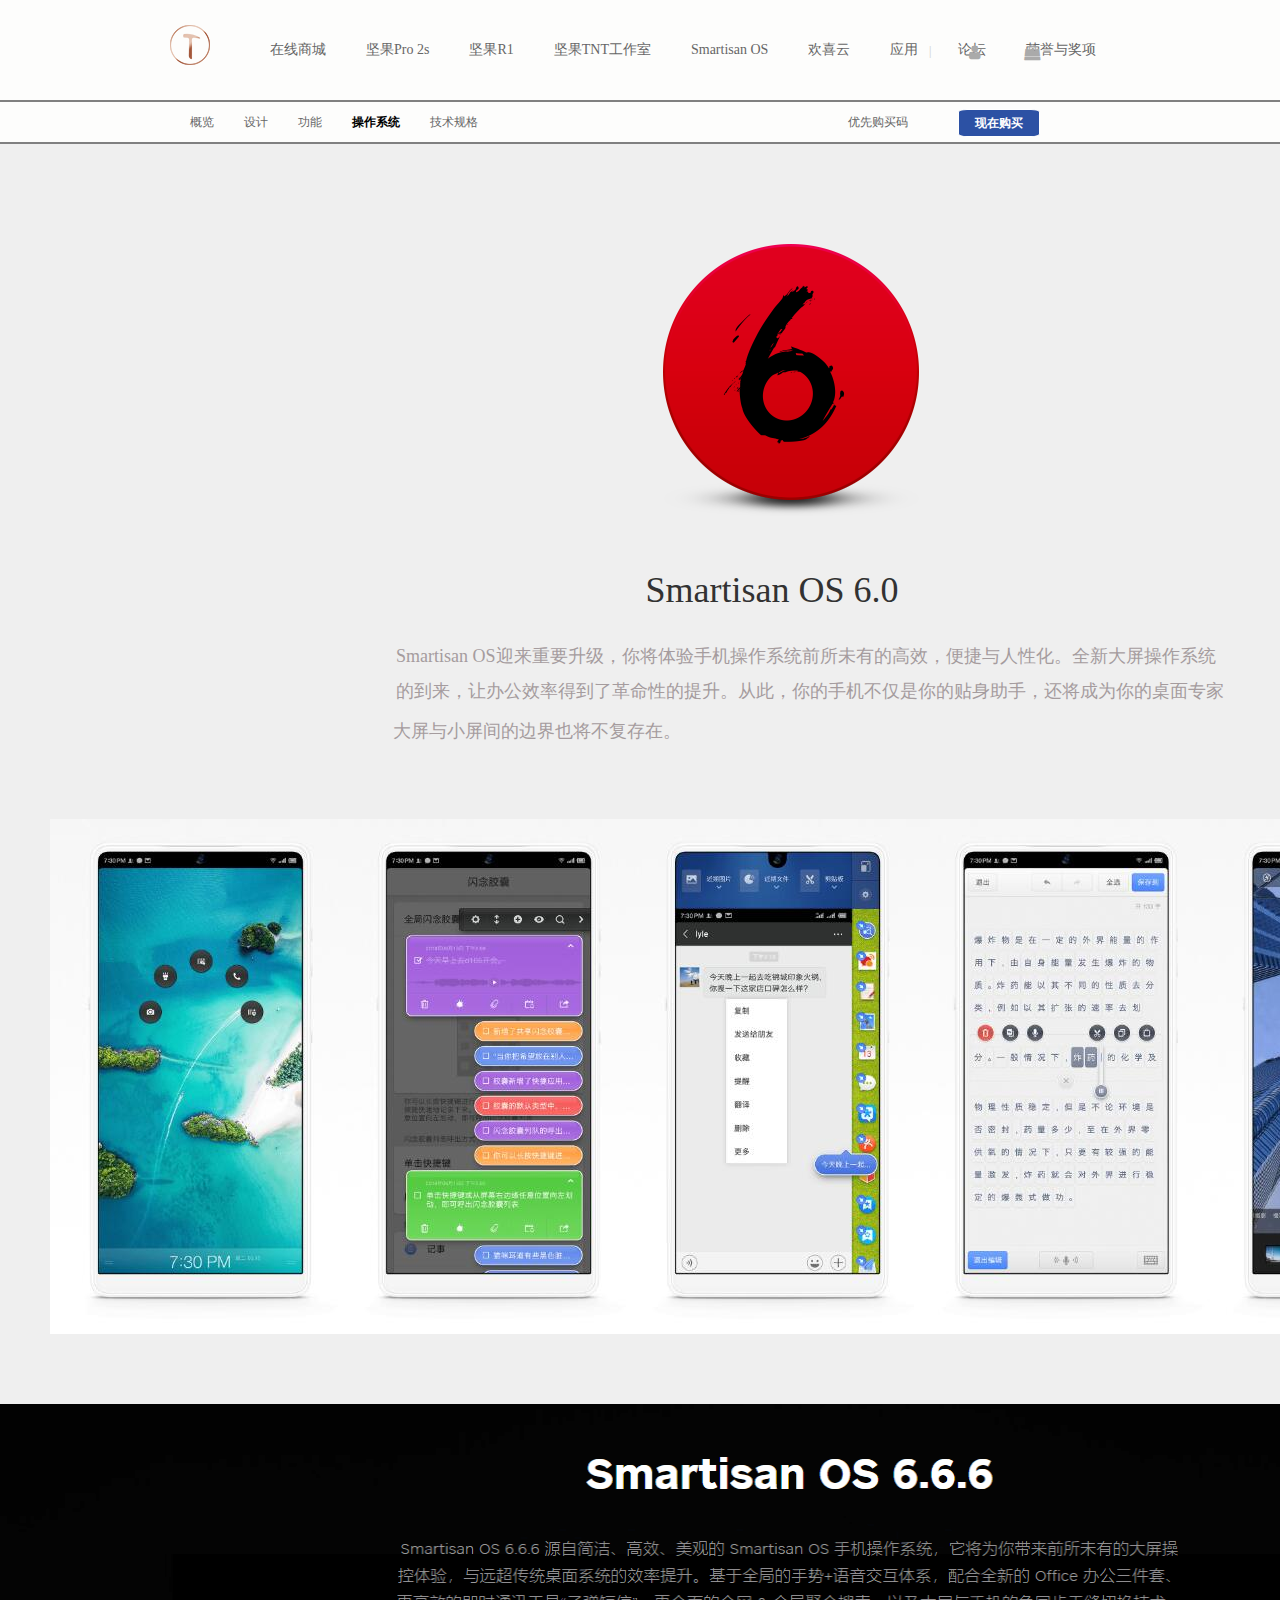
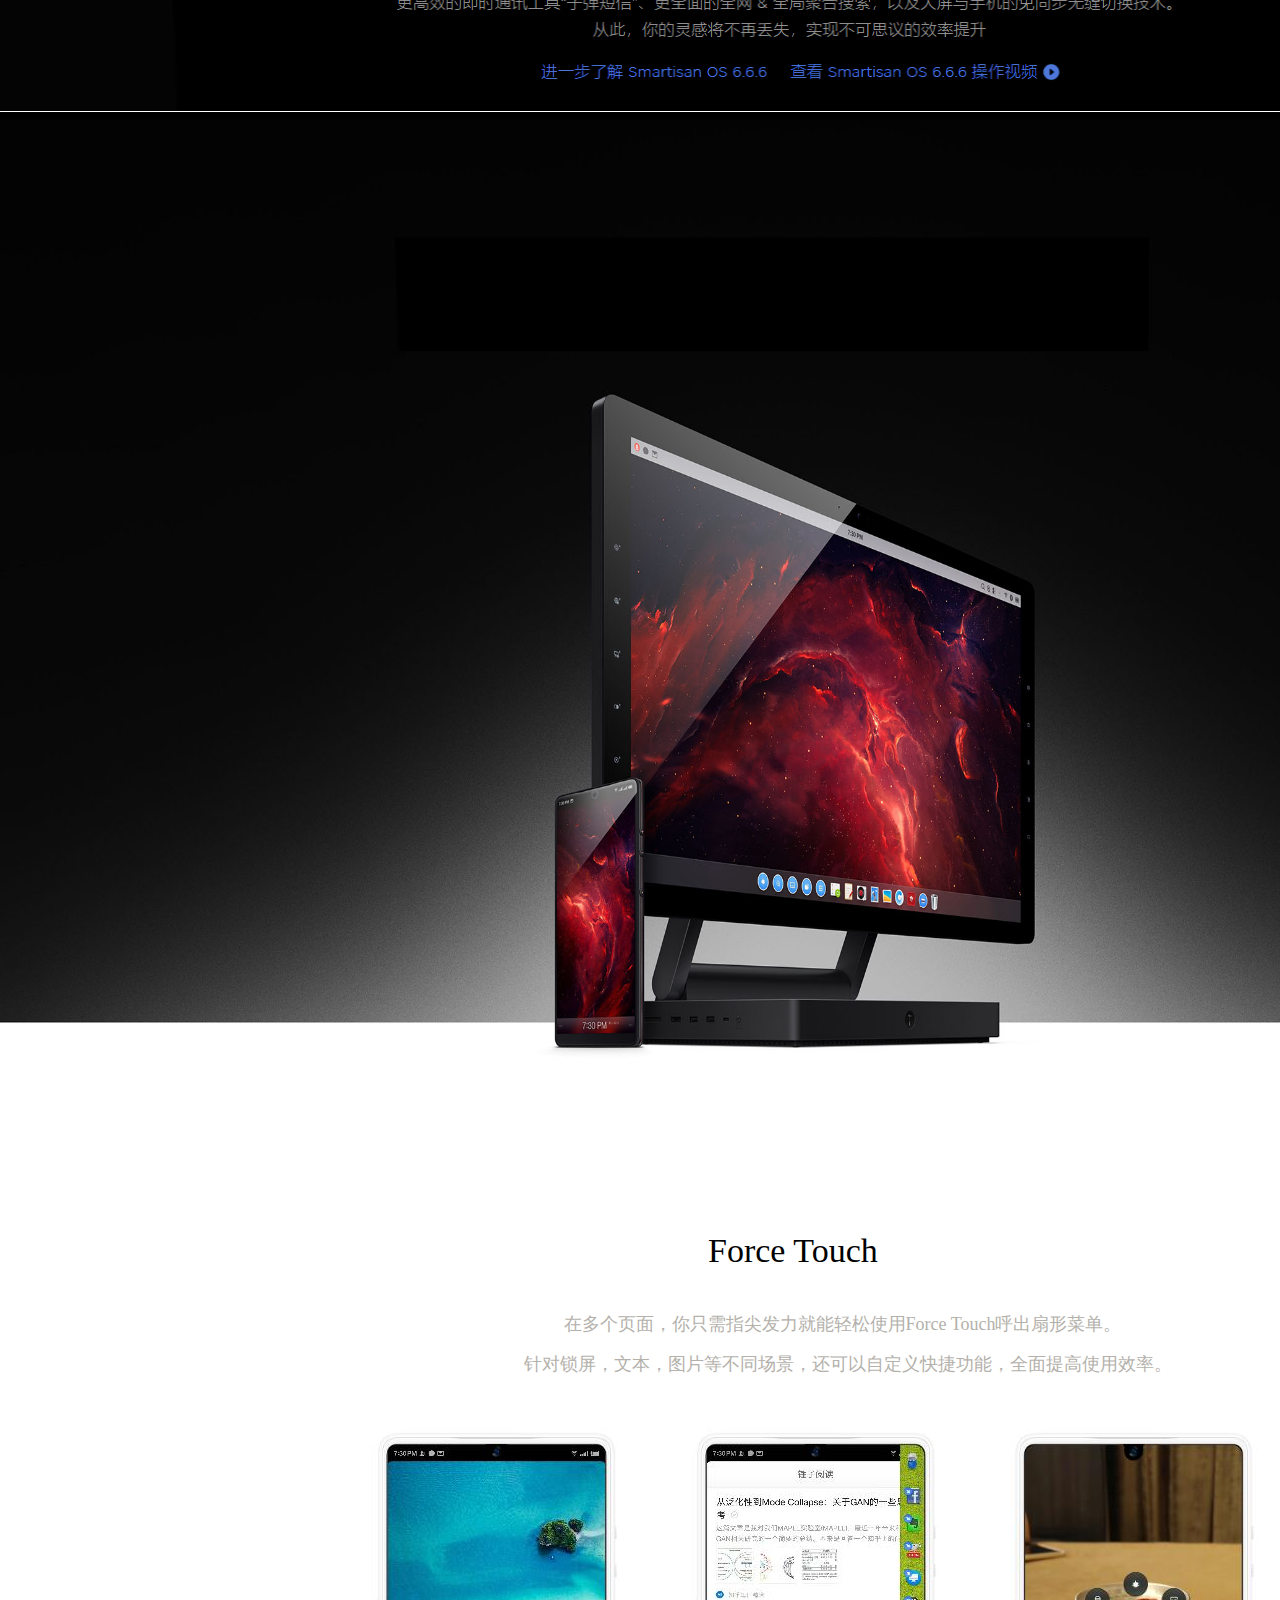
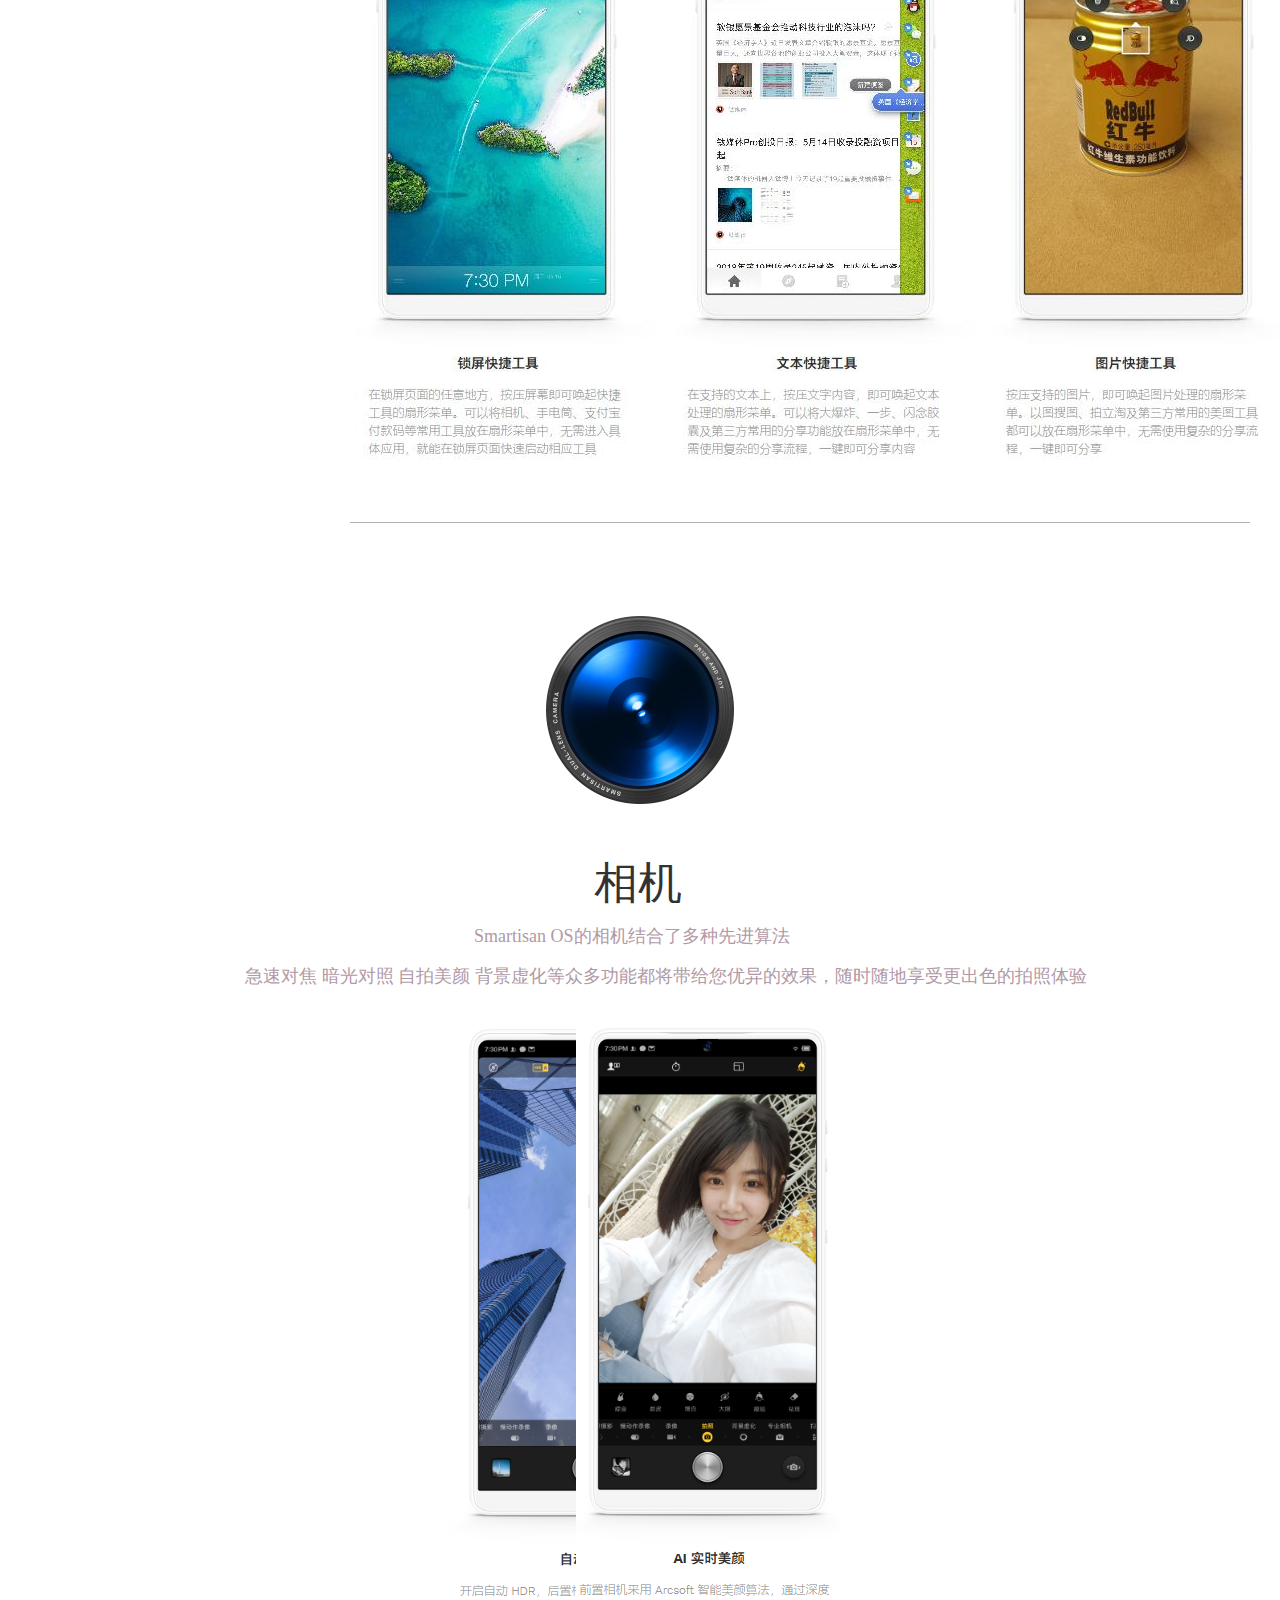
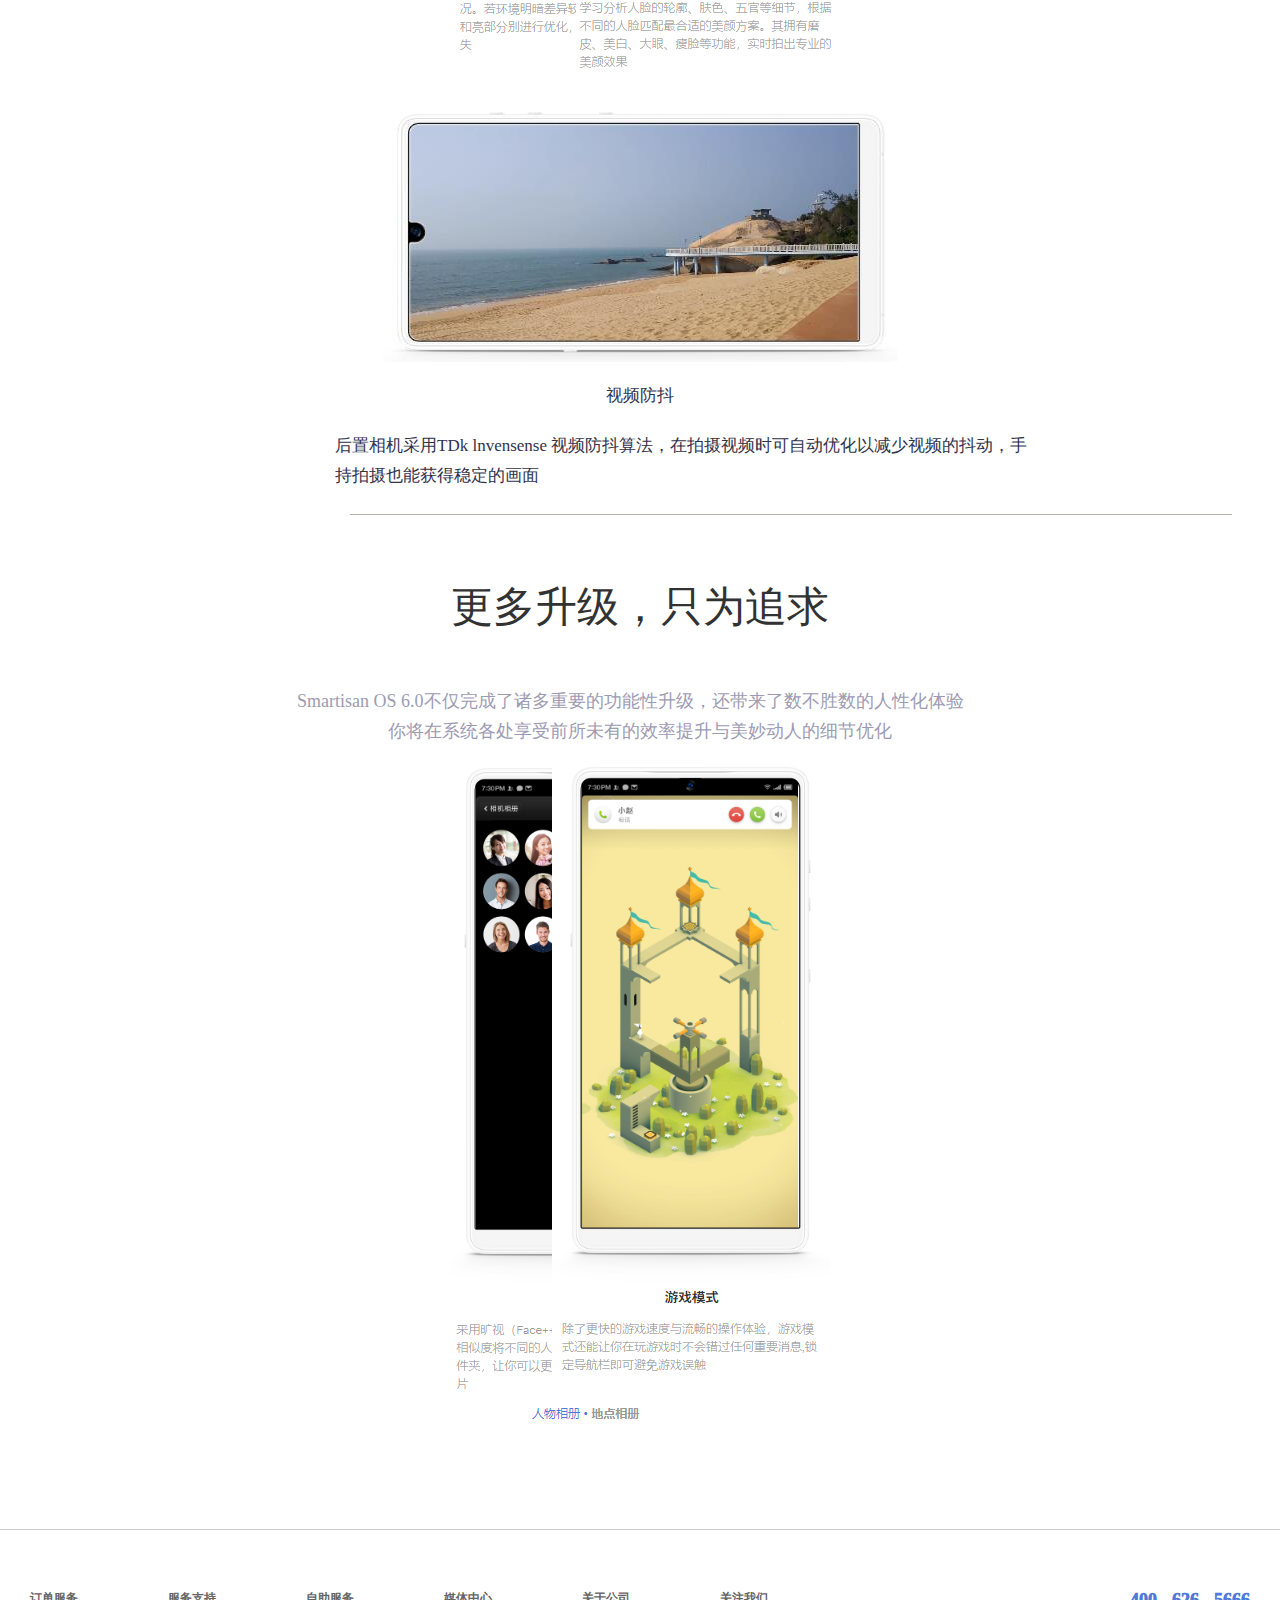
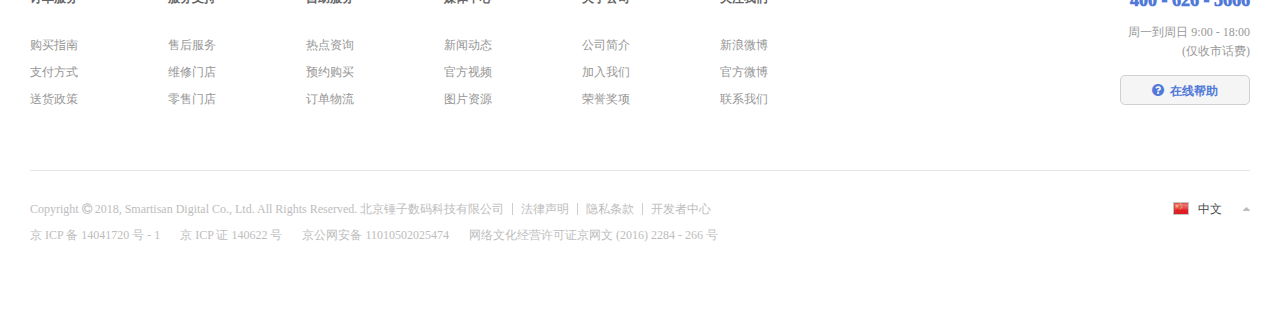
==== commit ceaadc70: "4" ====
--- a/caozuoxitong.html
+++ b/caozuoxitong.html
@@ -13,12 +13,12 @@
 </head>
 <body>
 	<section class="top">
-		<img src="images/logo.jpg" alt="">
+		<img src="images/logo-lightgold.png" alt="">
 		<ul class="top-nav1">
 			<li class="top-nav-item"><a href="#">在线商城</a></li>
 			<li class="top-nav-item"><a href="#">坚果Pro 2s</a></li>
-			<li class="top-nav-item"><a href="#" class="checked">坚果R1</a></li>
-			<li class="top-nav-item"><a href="#">坚果TNT工作室</a></li>
+			<li class="top-nav-item"><a href="#">坚果R1</a></li>
+			<li class="top-nav-item checked"><a href="#">坚果TNT工作室</a></li>
 			<li class="top-nav-item"><a href="#">Smartisan OS</a></li>
 			<li class="top-nav-item"><a href="#">欢喜云</a></li>
 			<li class="top-nav-item"><a href="#">应用</a></li>
@@ -166,8 +166,6 @@
                 </div>
             </div>
 	</footer>
-	
-
 </body>
 <script src="js/first.js"></script>
 </html>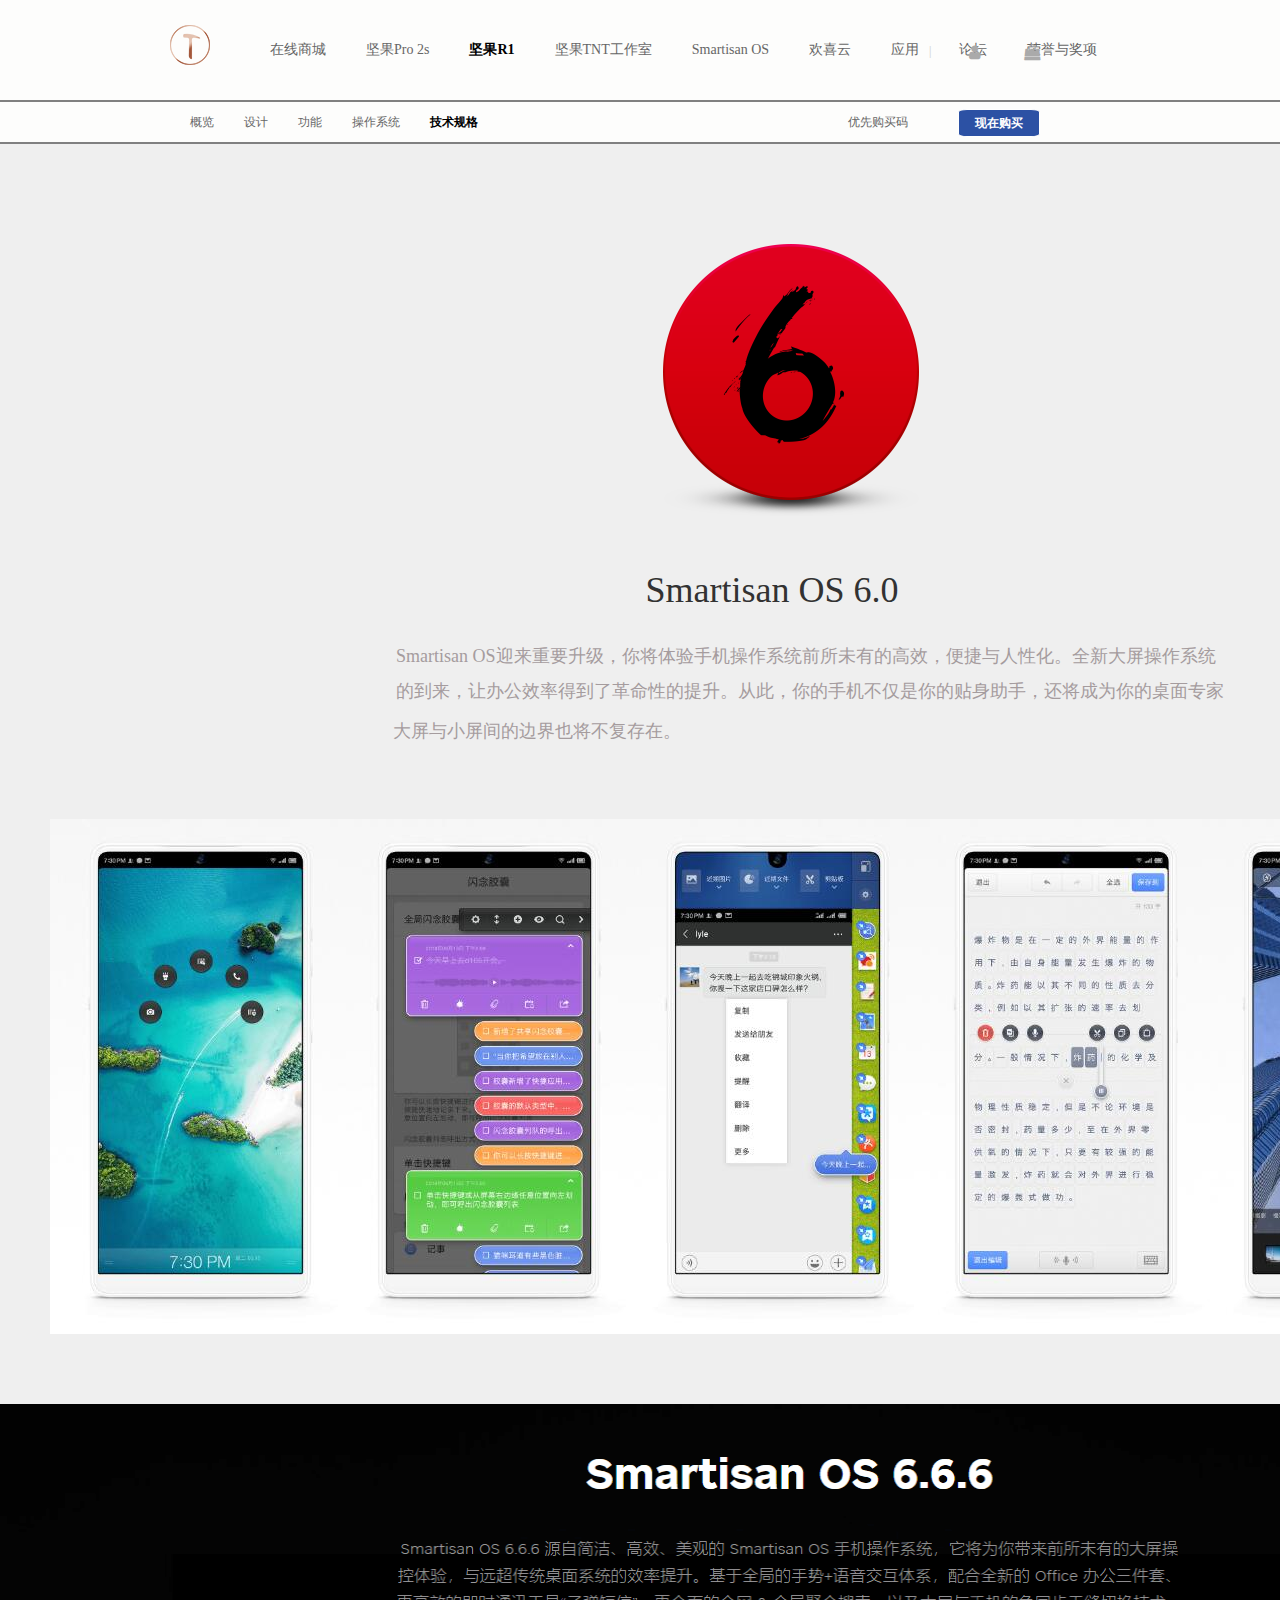
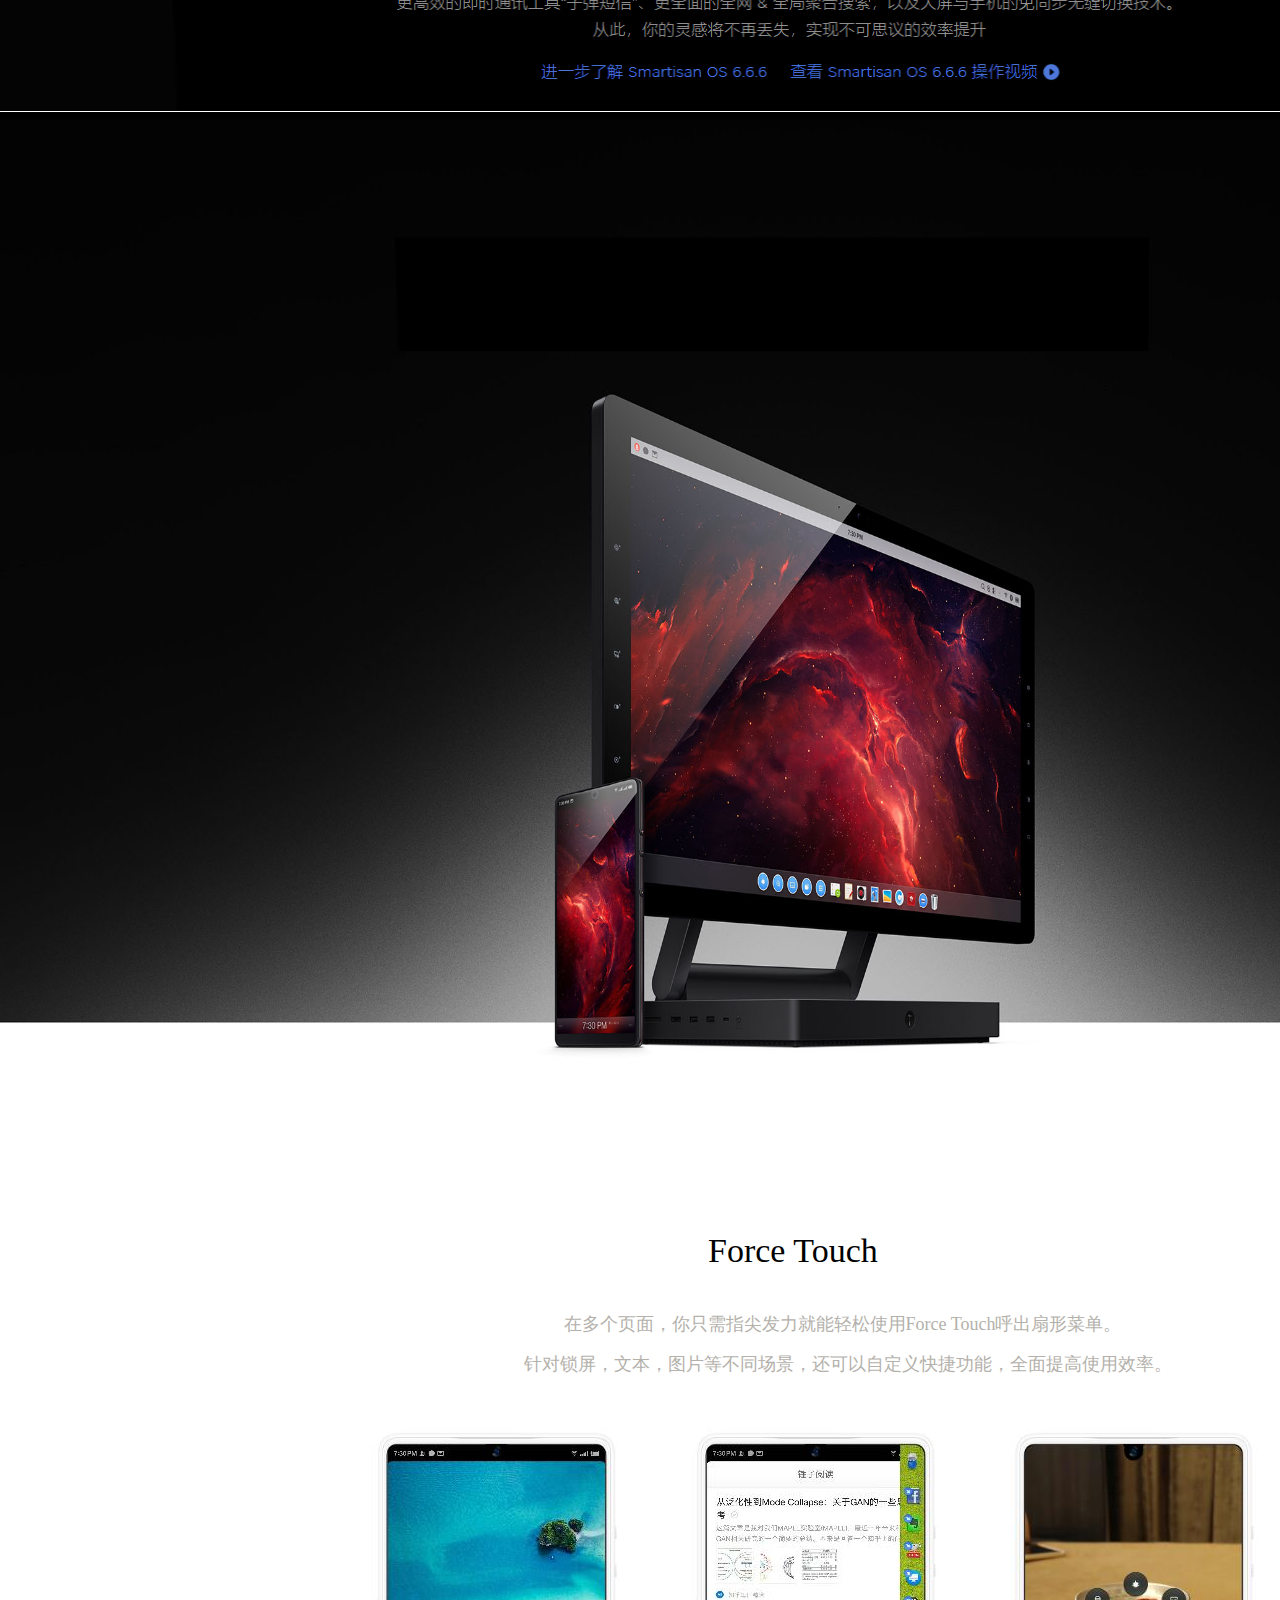
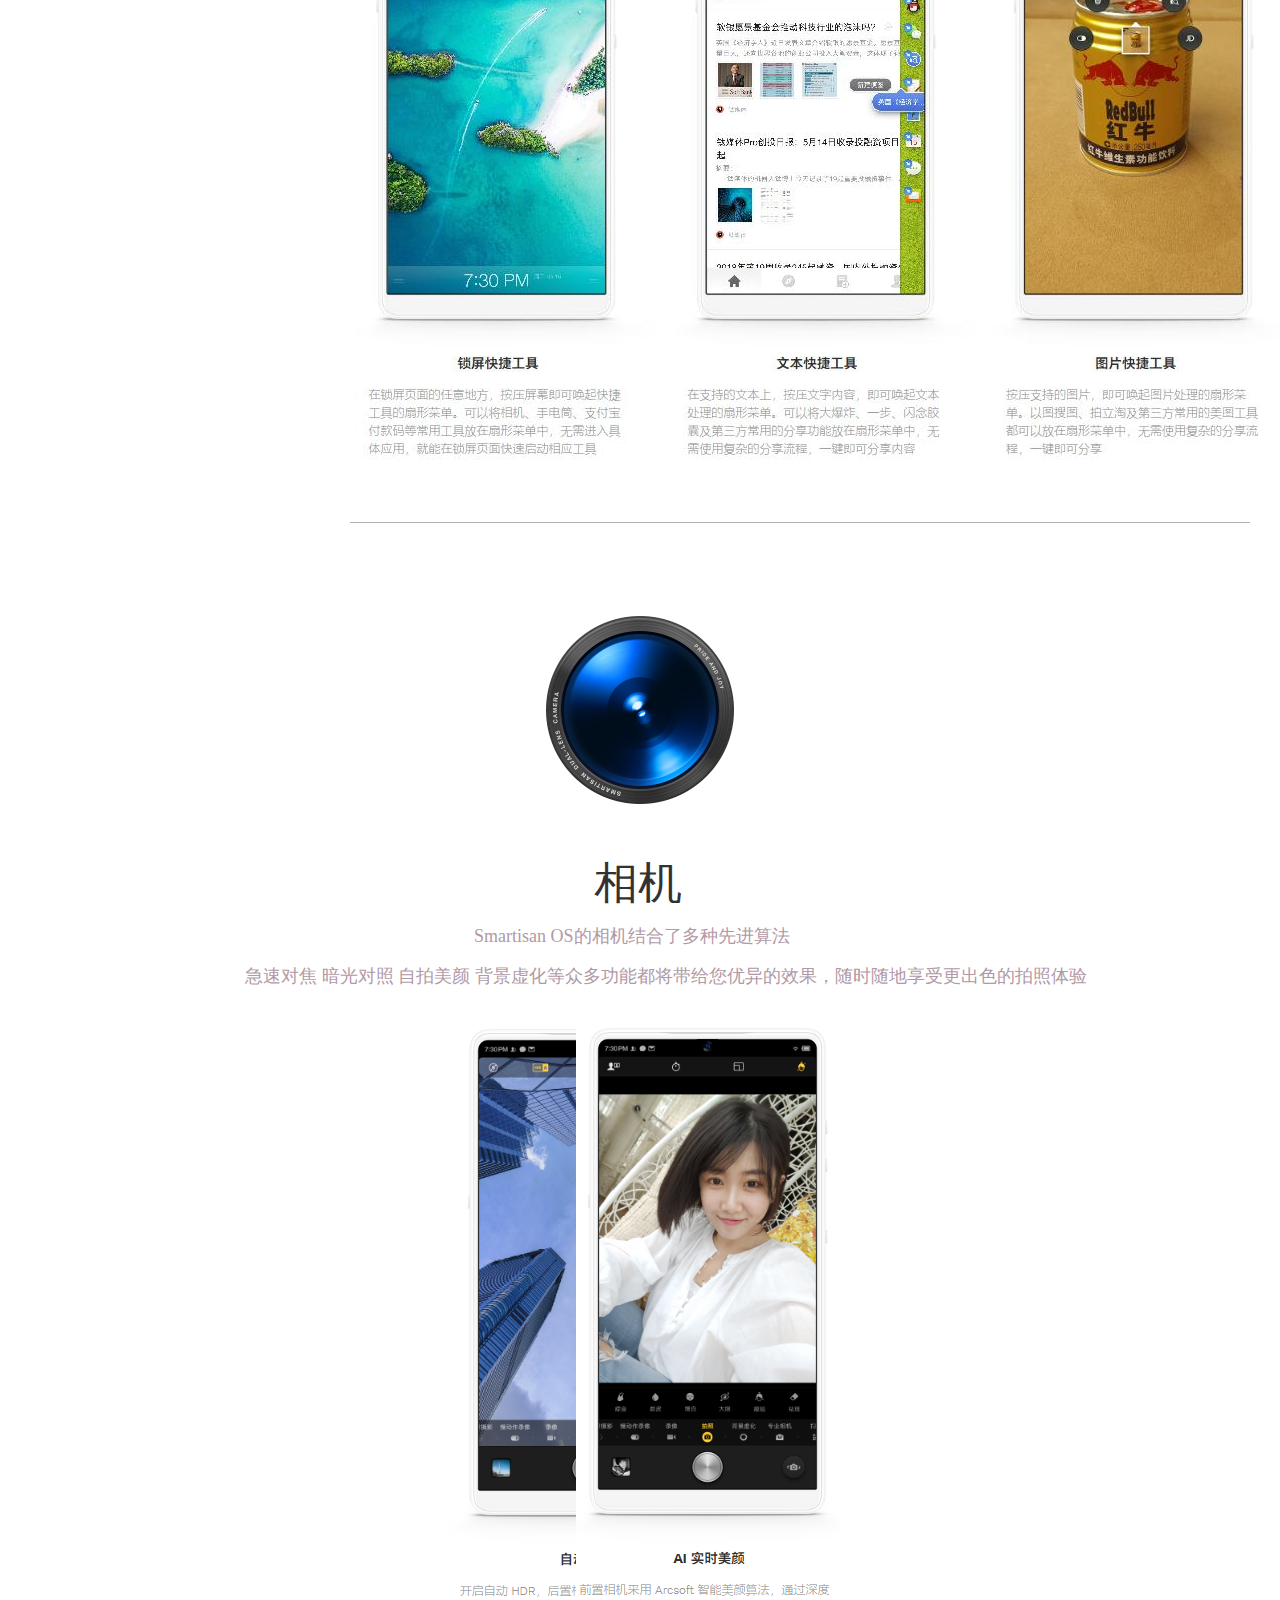
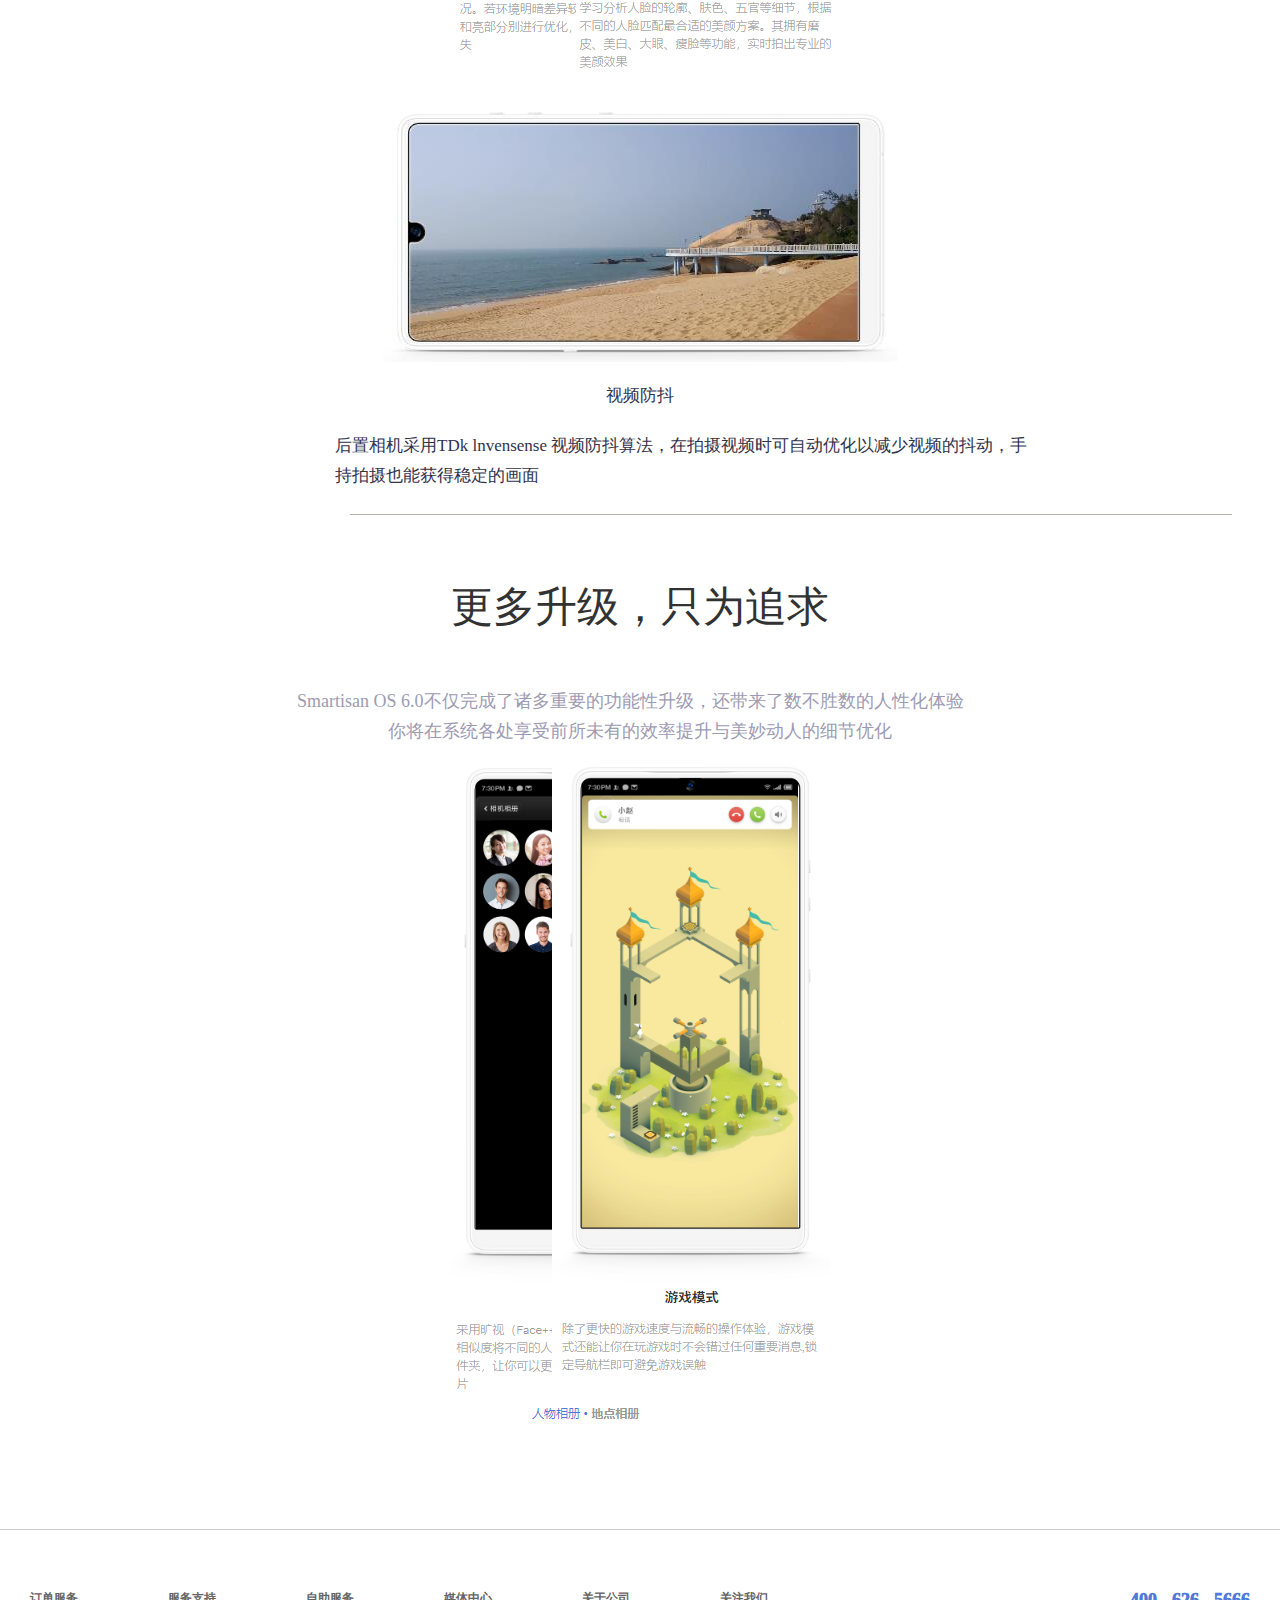
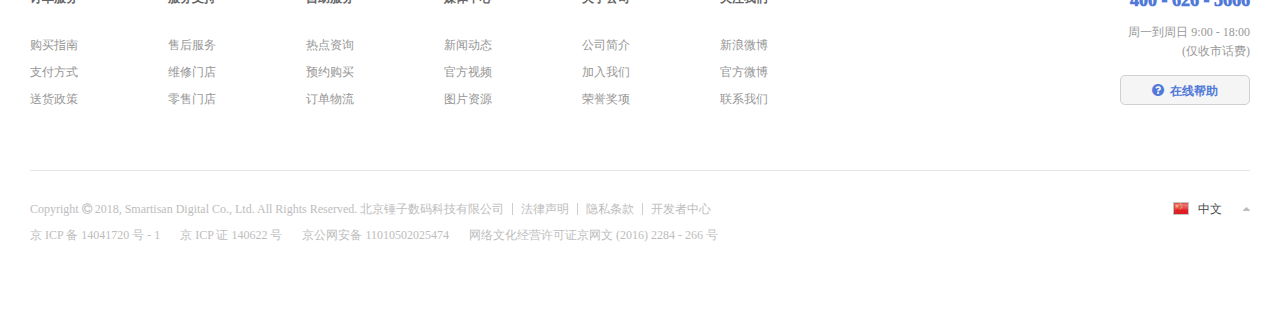
==== commit 680cca6b: "5" ====
--- a/caozuoxitong.html
+++ b/caozuoxitong.html
@@ -17,8 +17,8 @@
 		<ul class="top-nav1">
 			<li class="top-nav-item"><a href="#">在线商城</a></li>
 			<li class="top-nav-item"><a href="#">坚果Pro 2s</a></li>
-			<li class="top-nav-item"><a href="#">坚果R1</a></li>
-			<li class="top-nav-item checked"><a href="#">坚果TNT工作室</a></li>
+			<li class="top-nav-item"><a class="checked" href="#">坚果R1</a></li>
+			<li class="top-nav-item "><a href="#">坚果TNT工作室</a></li>
 			<li class="top-nav-item"><a href="#">Smartisan OS</a></li>
 			<li class="top-nav-item"><a href="#">欢喜云</a></li>
 			<li class="top-nav-item"><a href="#">应用</a></li>
@@ -43,11 +43,11 @@
 	<section>
 		<div class="user-info">
 	    	<ul>
-	    		<li class="user-info-item"><a  href="#">概览</a></li>
-	    		<li class="user-info-item"><a  href="#">设计</a></li>
-	    		<li class="user-info-item"><a href="#">功能</a></li>
-	    		<li class="user-info-item"><a class="checked" href="#">操作系统</a></li>
-	    		<li class="user-info-item"><a href="#">技术规格</a></li>
+	    		<li class="user-info-item"><a  href="first.html">概览</a></li>
+	    		<li class="user-info-item"><a  href="sheji.html">设计</a></li>
+	    		<li class="user-info-item"><a href="first-gongneng.html">功能</a></li>
+	    		<li class="user-info-item"><a href="caozuoxitong.html">操作系统</a></li>
+	    		<li class="user-info-item"><a class="checked" href="jishu.html">技术规格</a></li>
 	    	</ul>
     	    <div class="user-info-right">
     	    	<a href="#">优先购买码</a>
--- a/css/caozuoxitong.css
+++ b/css/caozuoxitong.css
@@ -34,6 +34,10 @@
 	line-height: 100px;
 	text-align: center;
 	margin-left:40px;
+}
+.top .top-nav1 .top-nav-item .checked{
+	color: black;
+    font-weight: bold;
 }
 .top .top-nav1 .top-nav-item:first-child{
 	margin-left: 270px;
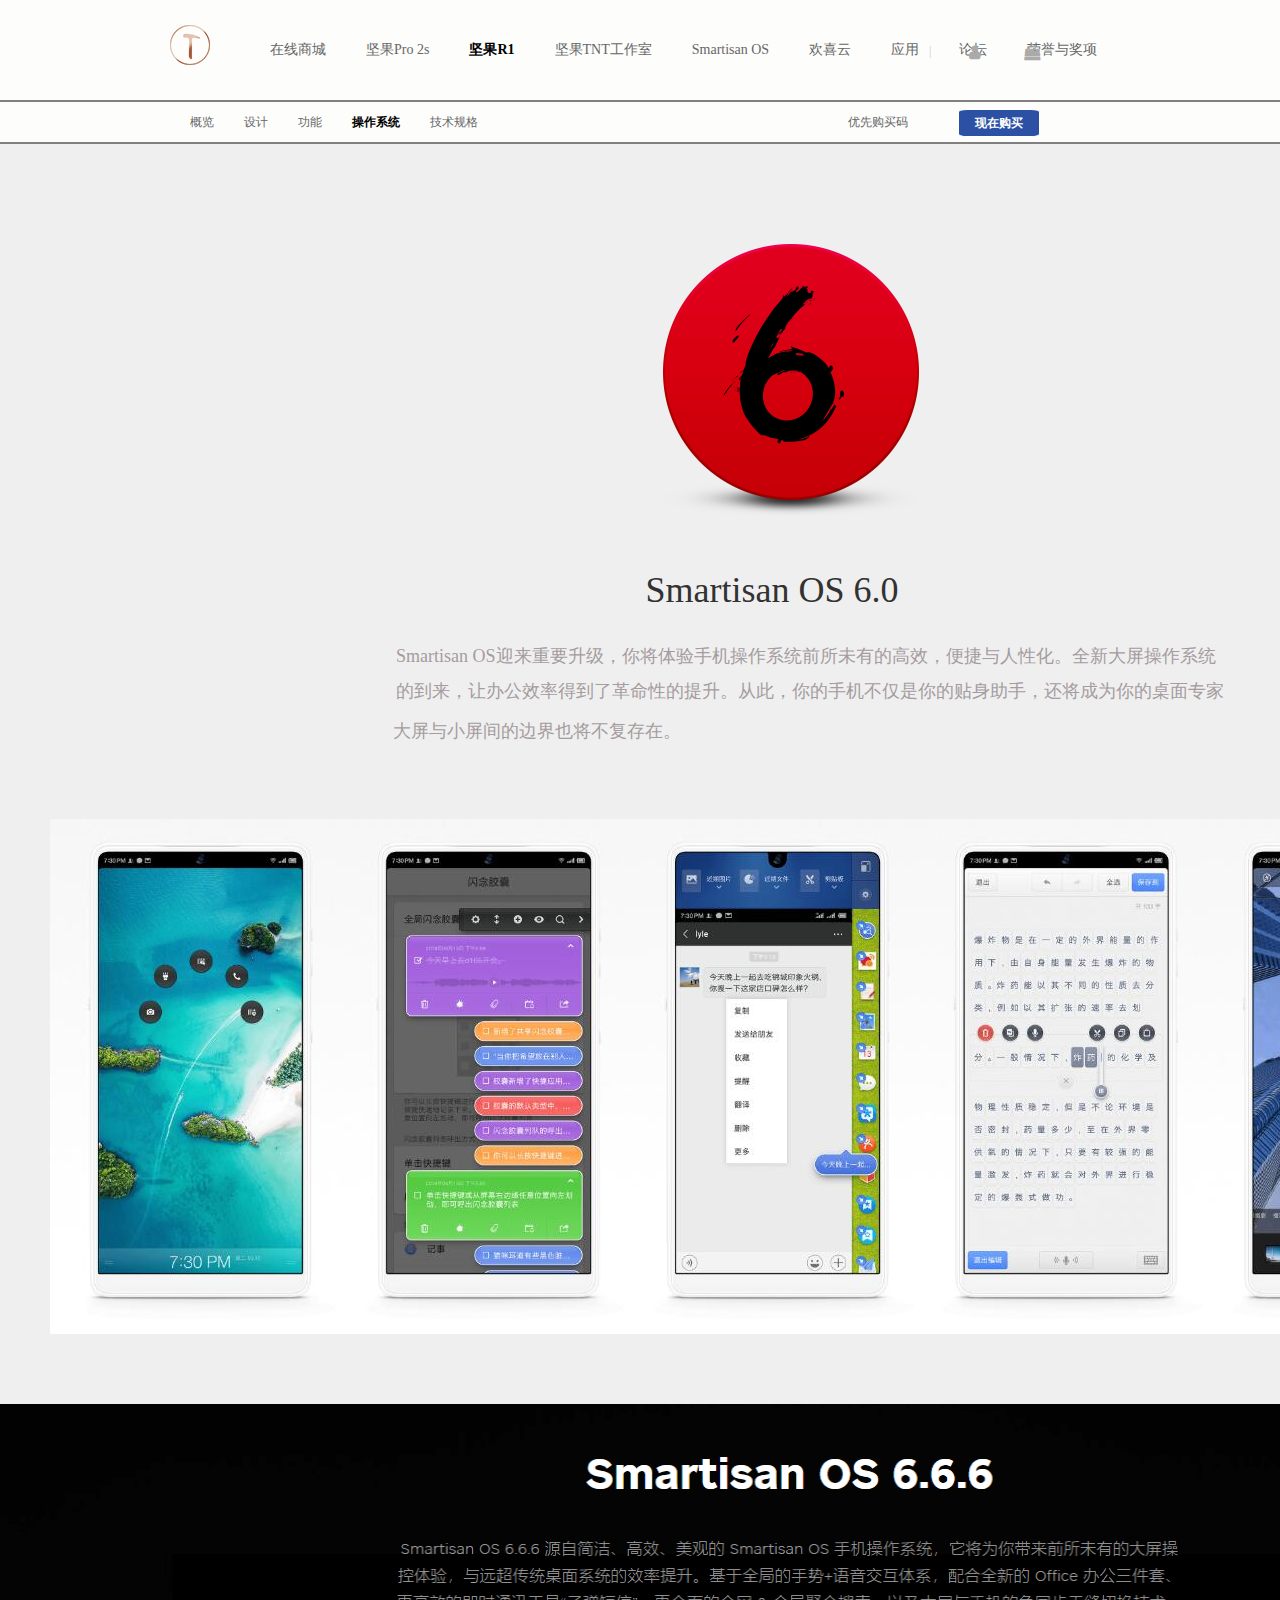
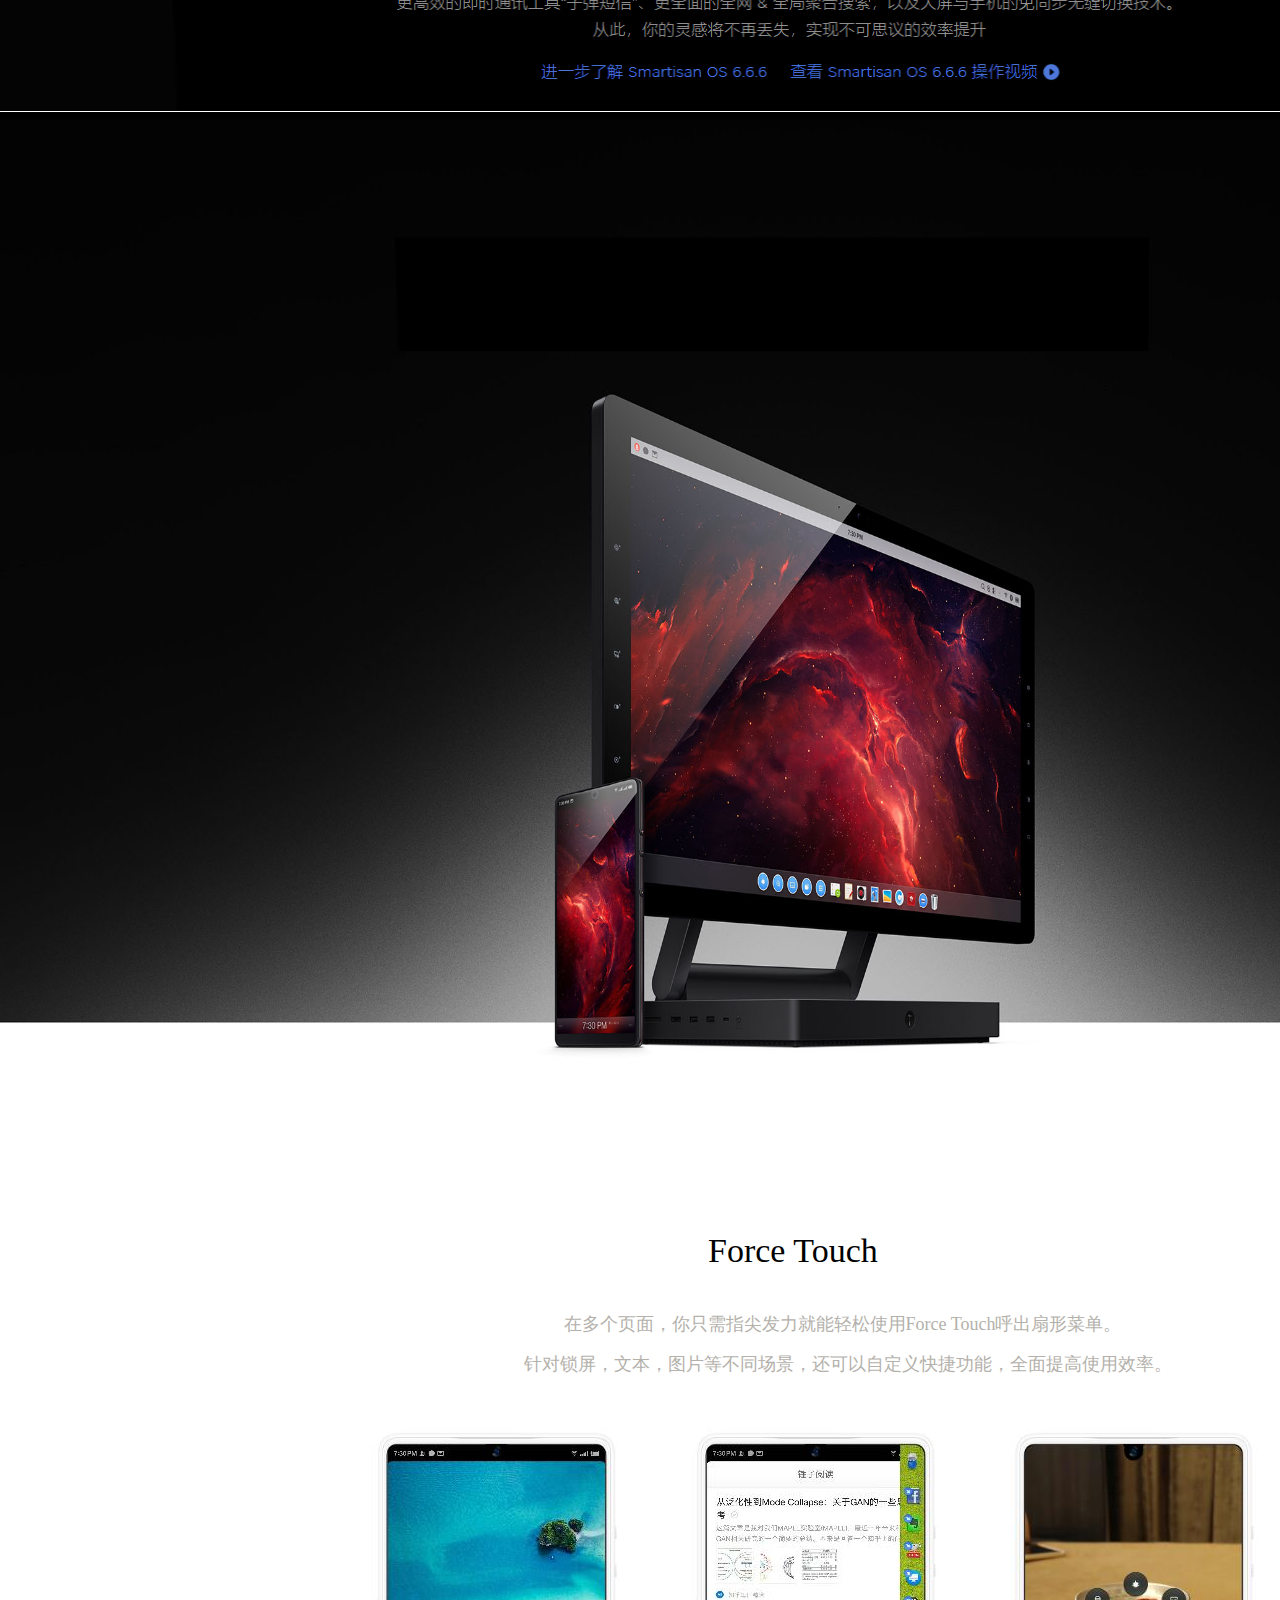
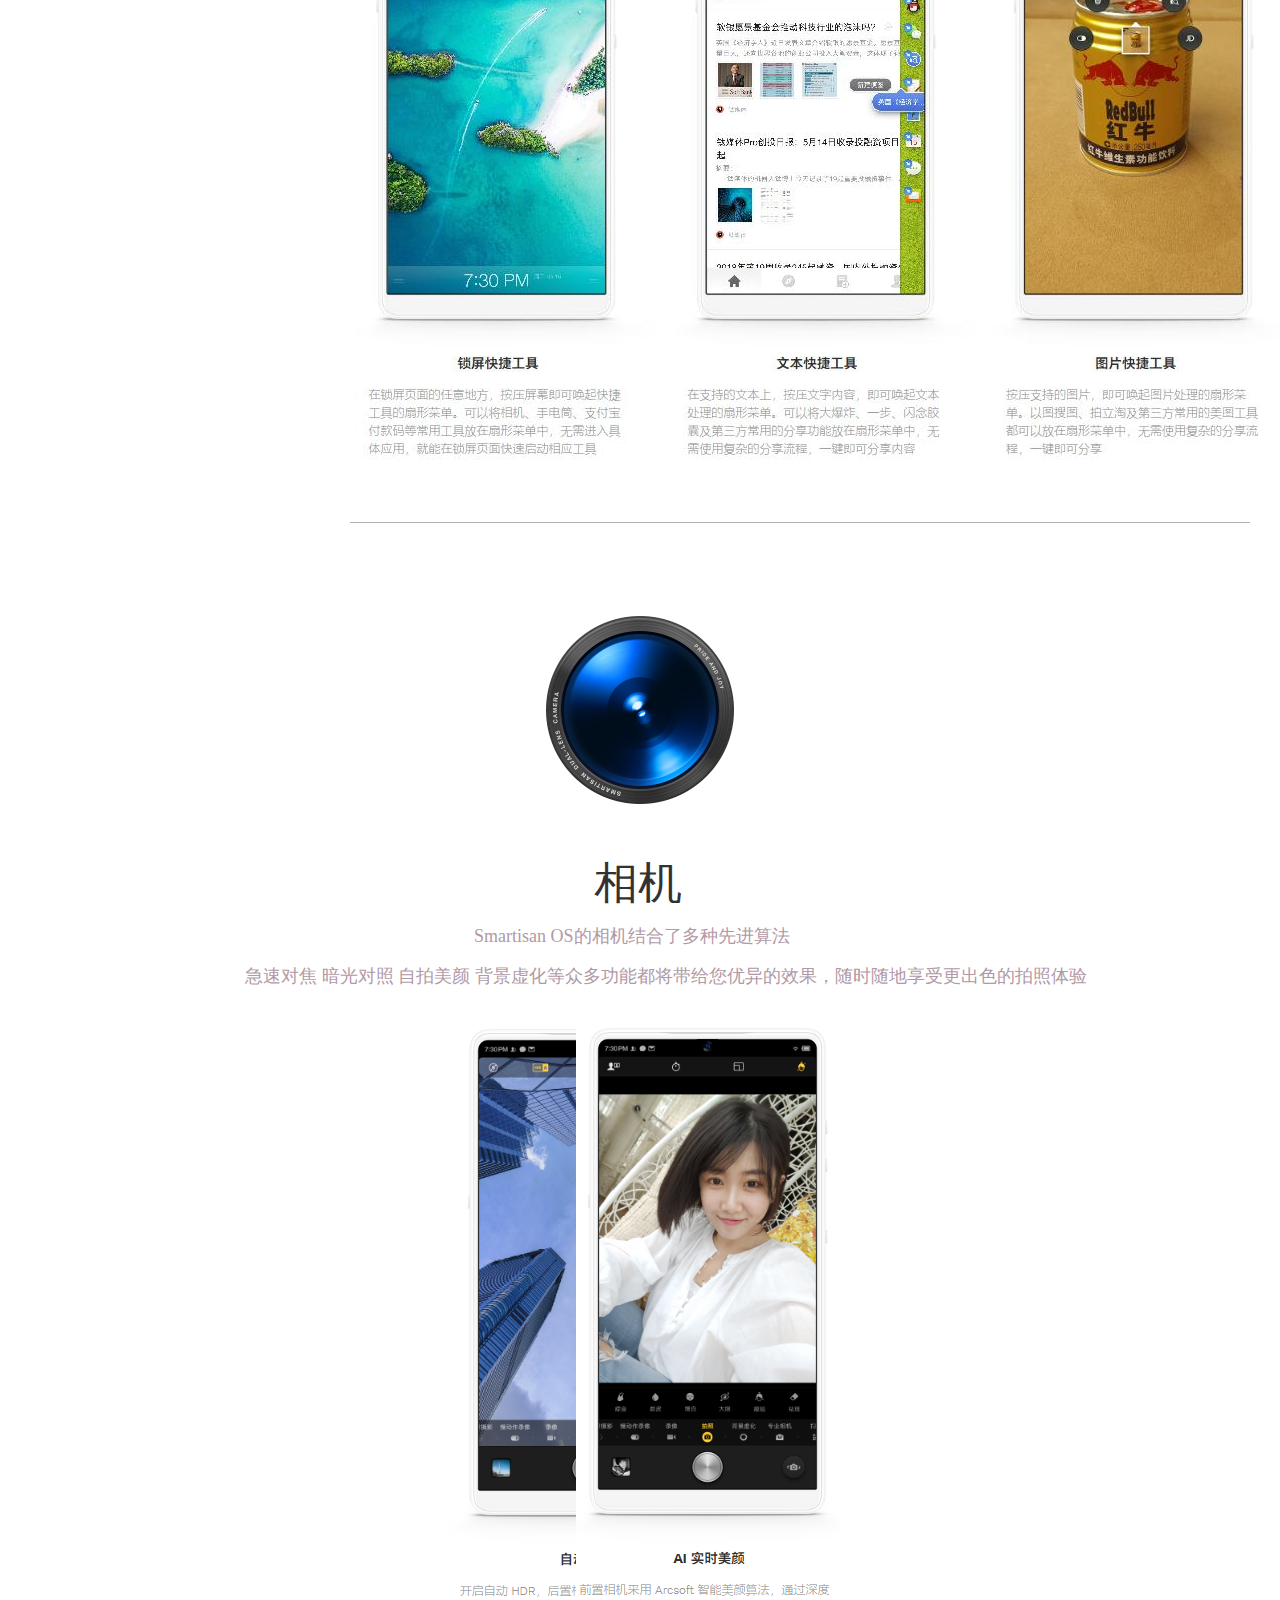
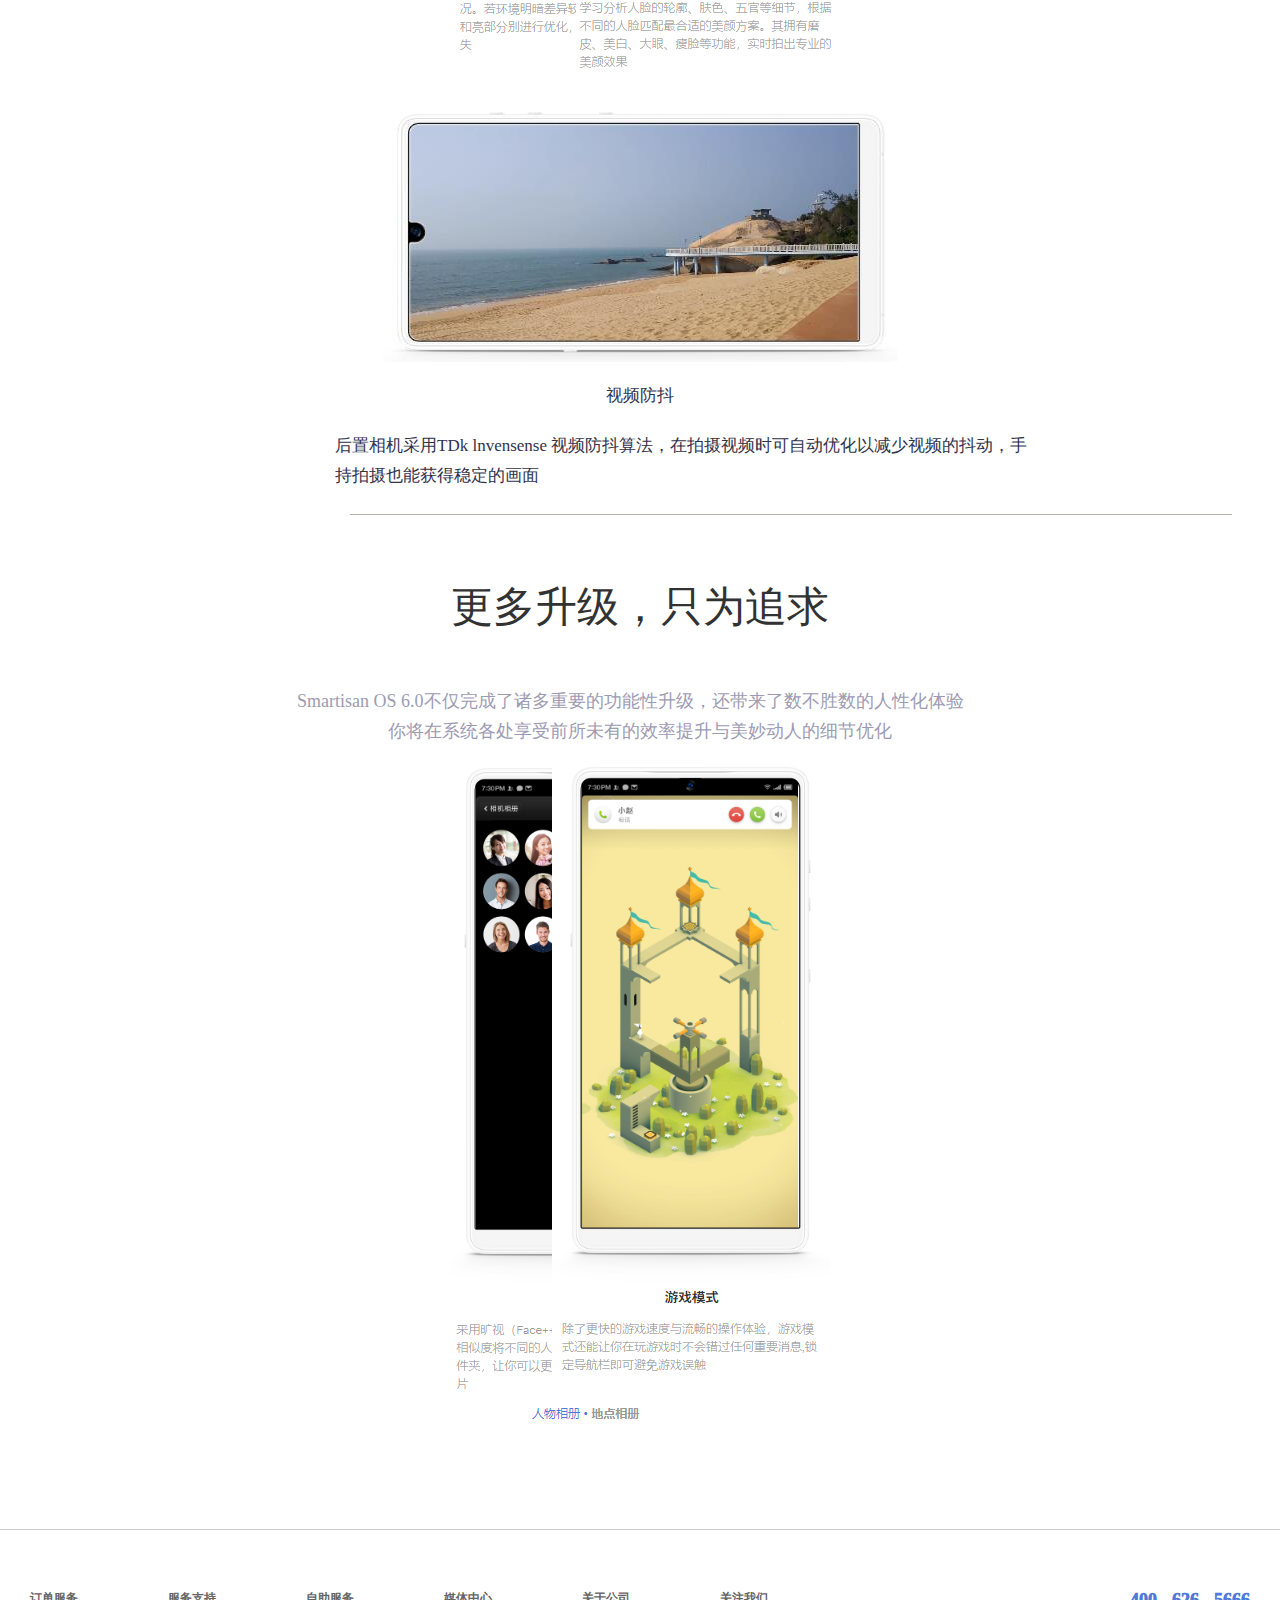
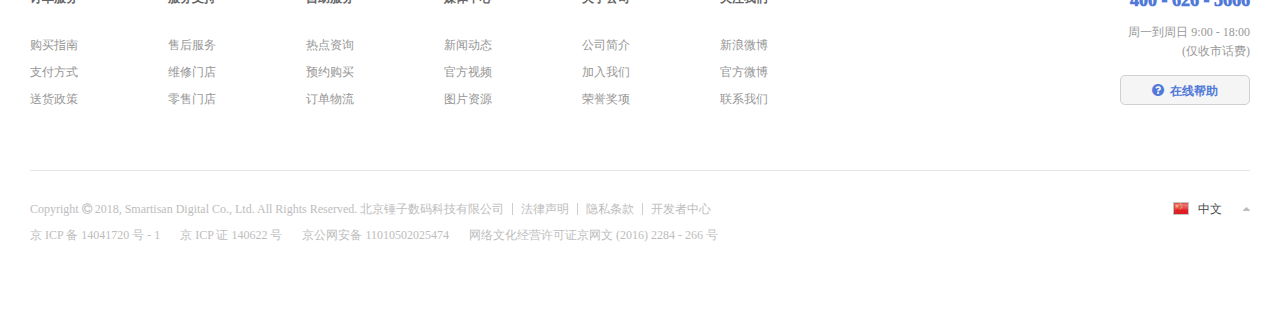
==== commit 3a569f99: "2" ====
--- a/caozuoxitong.html
+++ b/caozuoxitong.html
@@ -18,7 +18,7 @@
 			<li class="top-nav-item"><a href="#">在线商城</a></li>
 			<li class="top-nav-item"><a href="#">坚果Pro 2s</a></li>
 			<li class="top-nav-item"><a class="checked" href="#">坚果R1</a></li>
-			<li class="top-nav-item "><a href="#">坚果TNT工作室</a></li>
+			<li class="top-nav-item "><a href="jianguoTNT.html">坚果TNT工作室</a></li>
 			<li class="top-nav-item"><a href="#">Smartisan OS</a></li>
 			<li class="top-nav-item"><a href="#">欢喜云</a></li>
 			<li class="top-nav-item"><a href="#">应用</a></li>
@@ -46,8 +46,8 @@
 	    		<li class="user-info-item"><a  href="first.html">概览</a></li>
 	    		<li class="user-info-item"><a  href="sheji.html">设计</a></li>
 	    		<li class="user-info-item"><a href="first-gongneng.html">功能</a></li>
-	    		<li class="user-info-item"><a href="caozuoxitong.html">操作系统</a></li>
-	    		<li class="user-info-item"><a class="checked" href="jishu.html">技术规格</a></li>
+	    		<li class="user-info-item"><a class="checked" href="caozuoxitong.html">操作系统</a></li>
+	    		<li class="user-info-item"><a  href="jishu.html">技术规格</a></li>
 	    	</ul>
     	    <div class="user-info-right">
     	    	<a href="#">优先购买码</a>
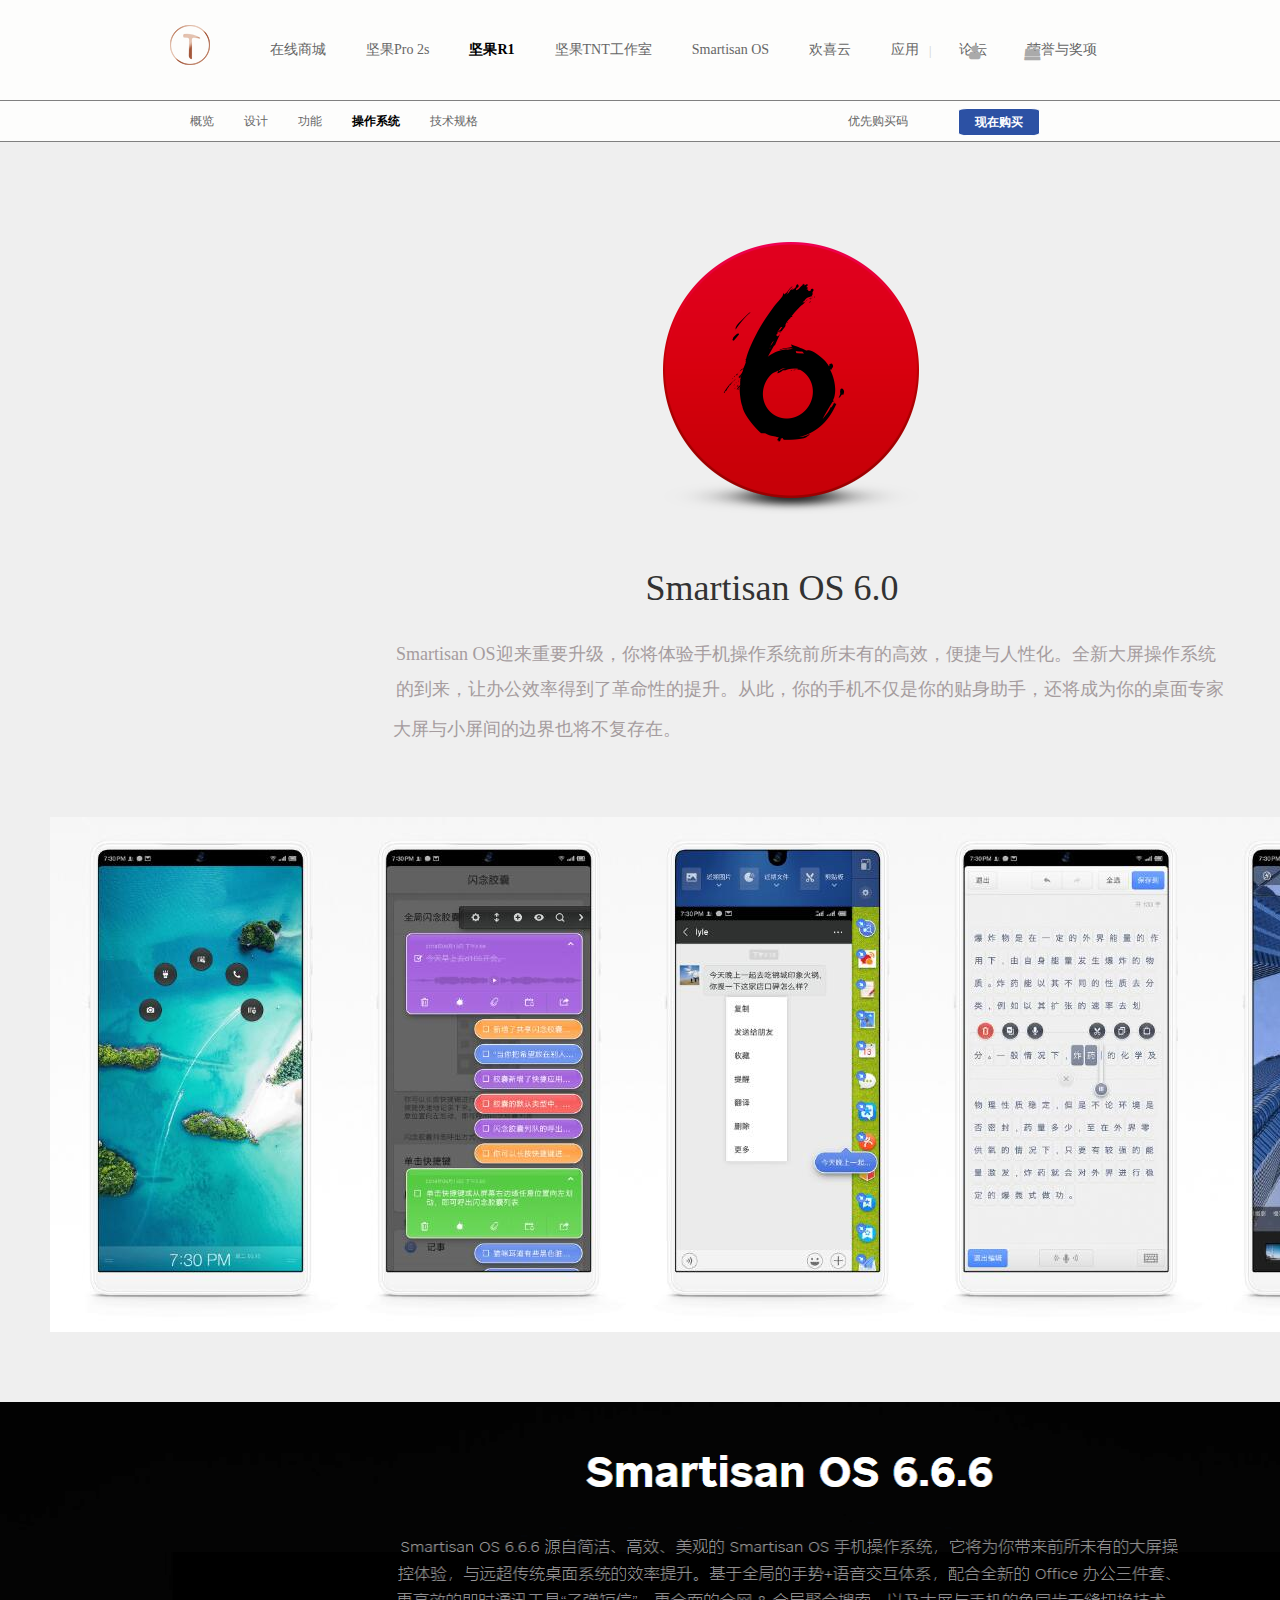
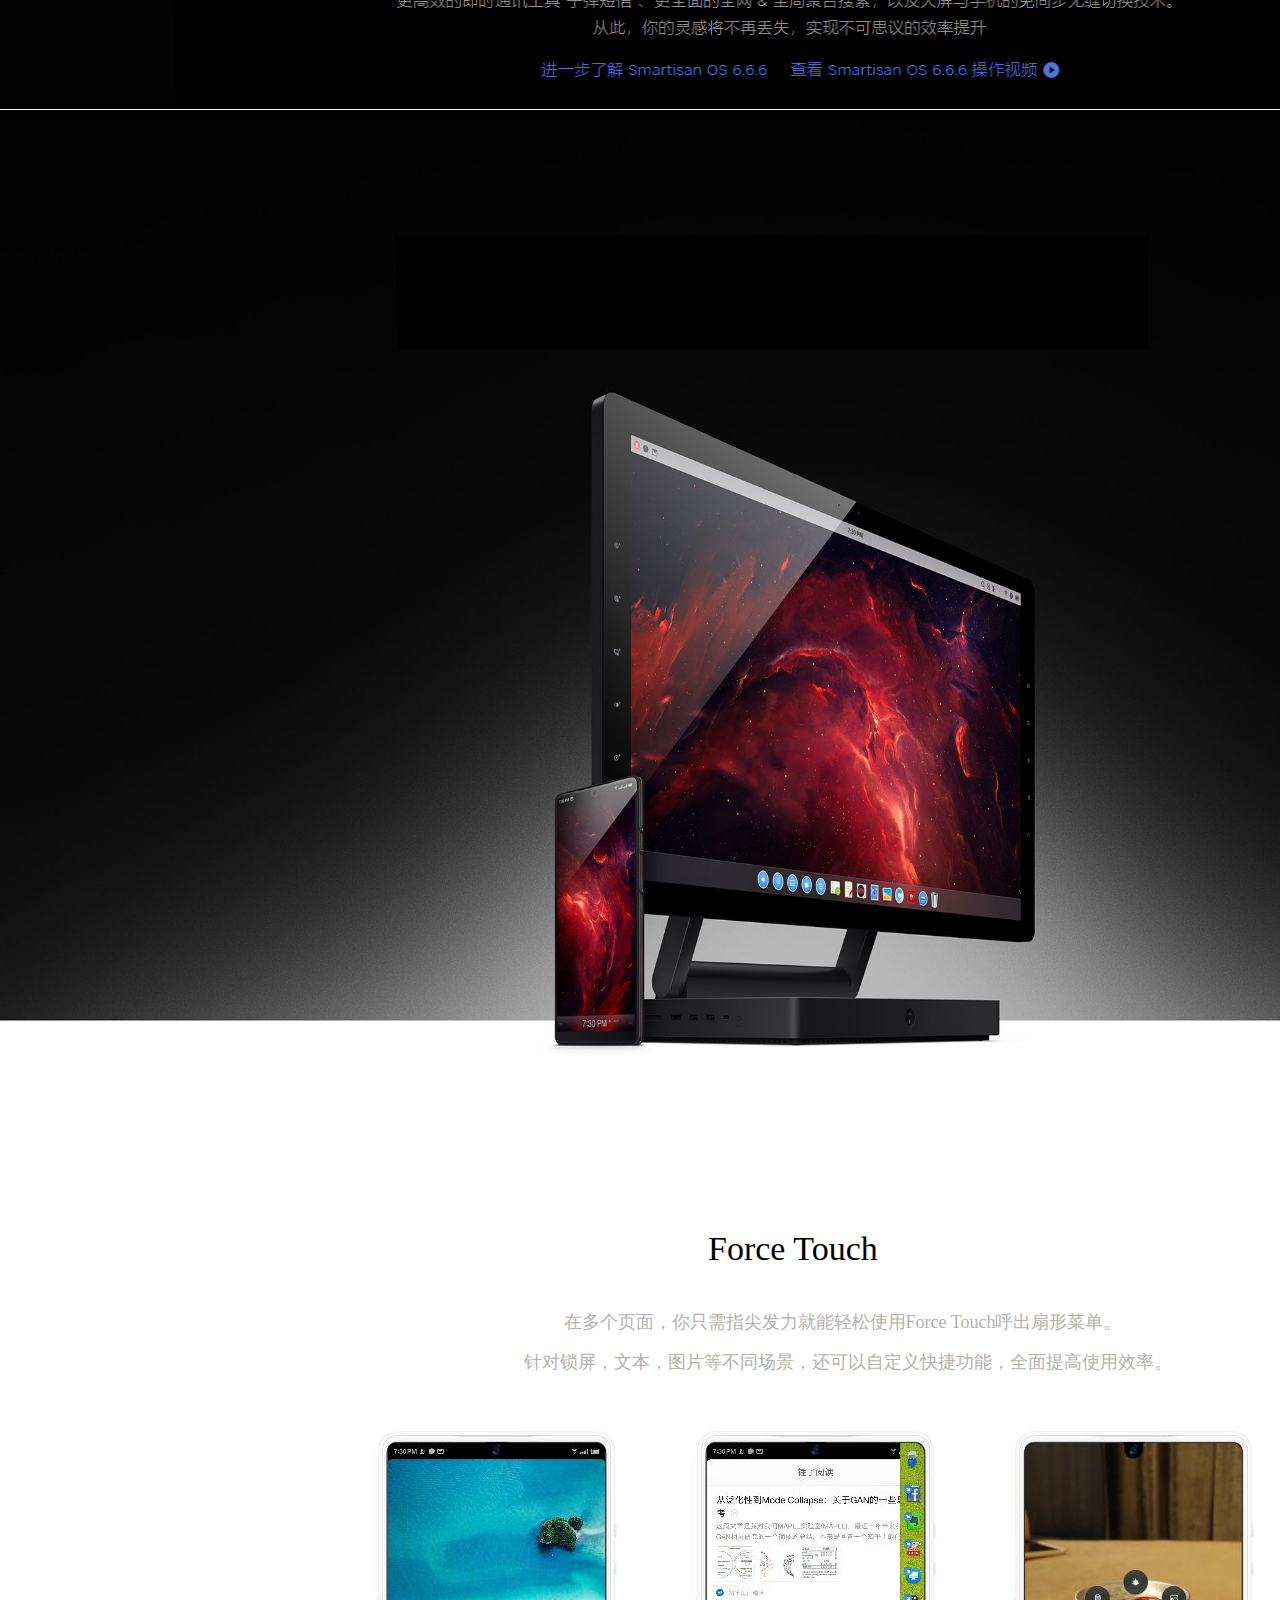
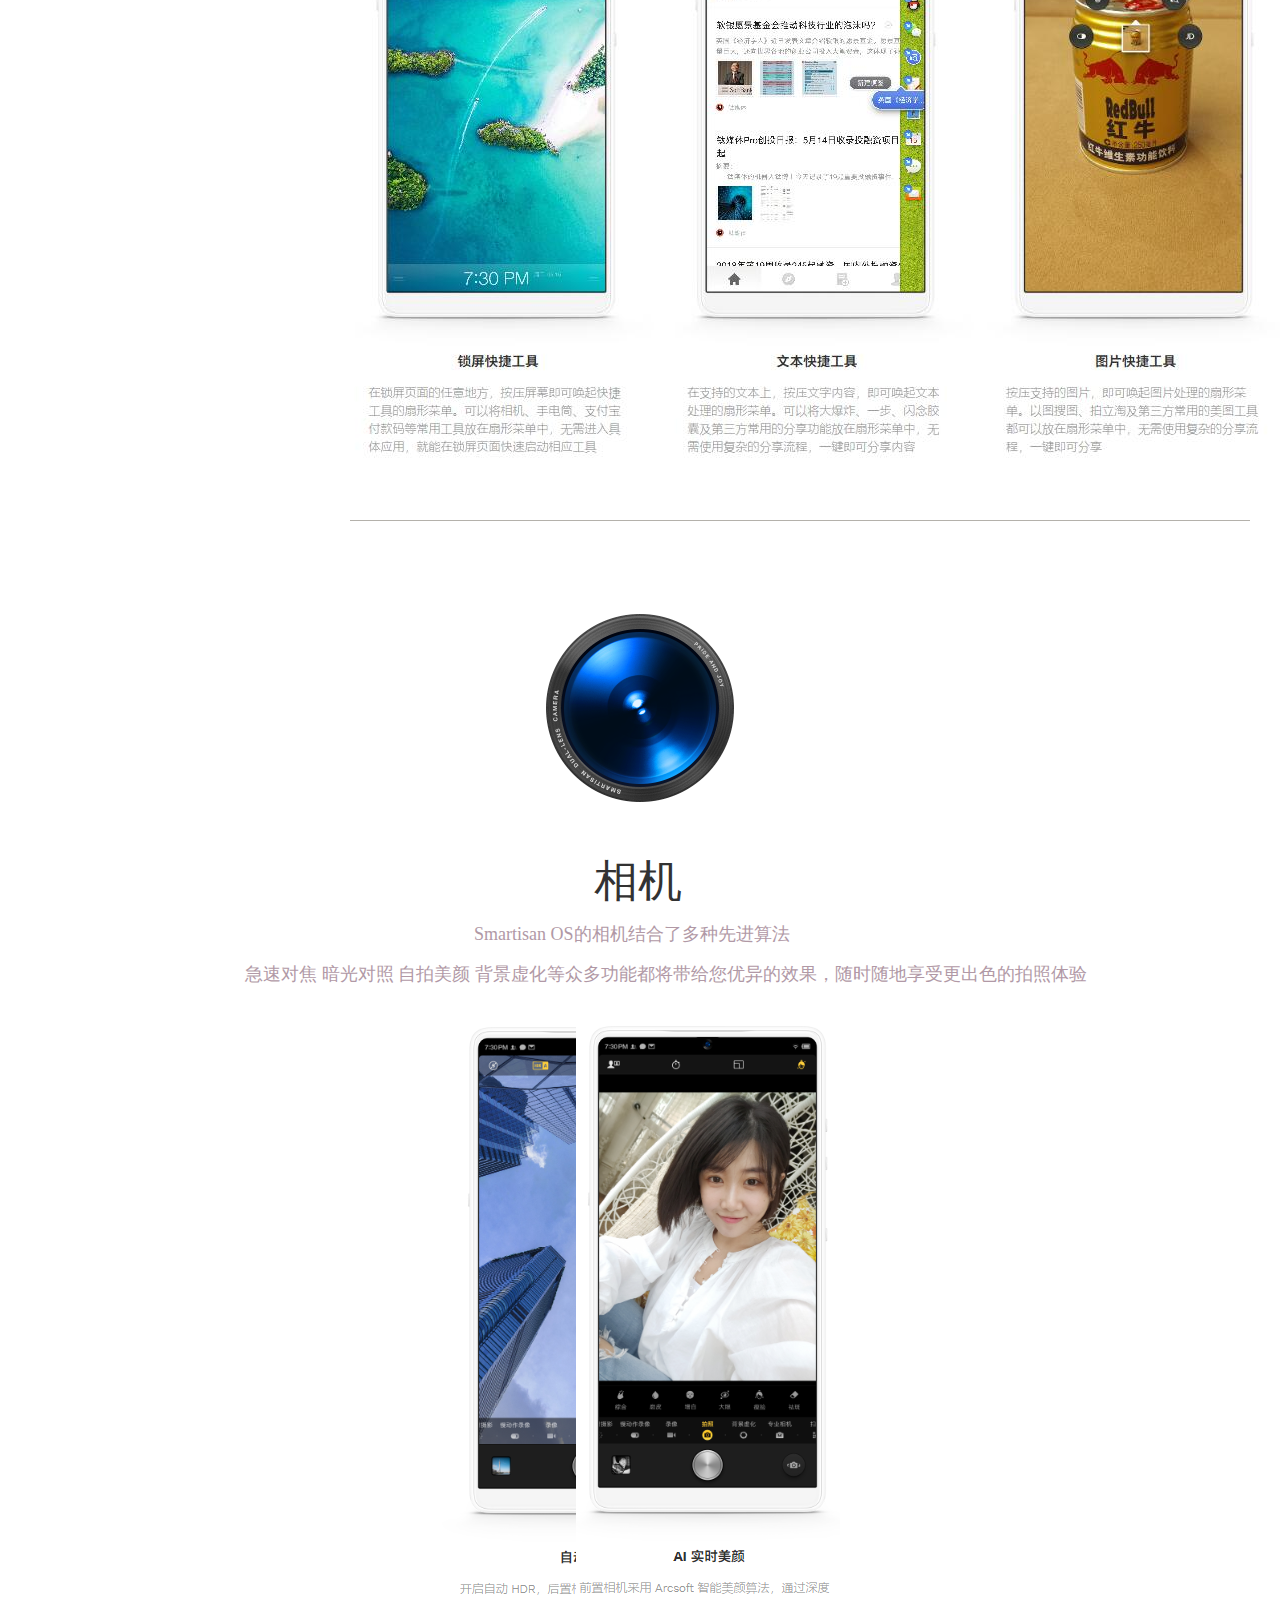
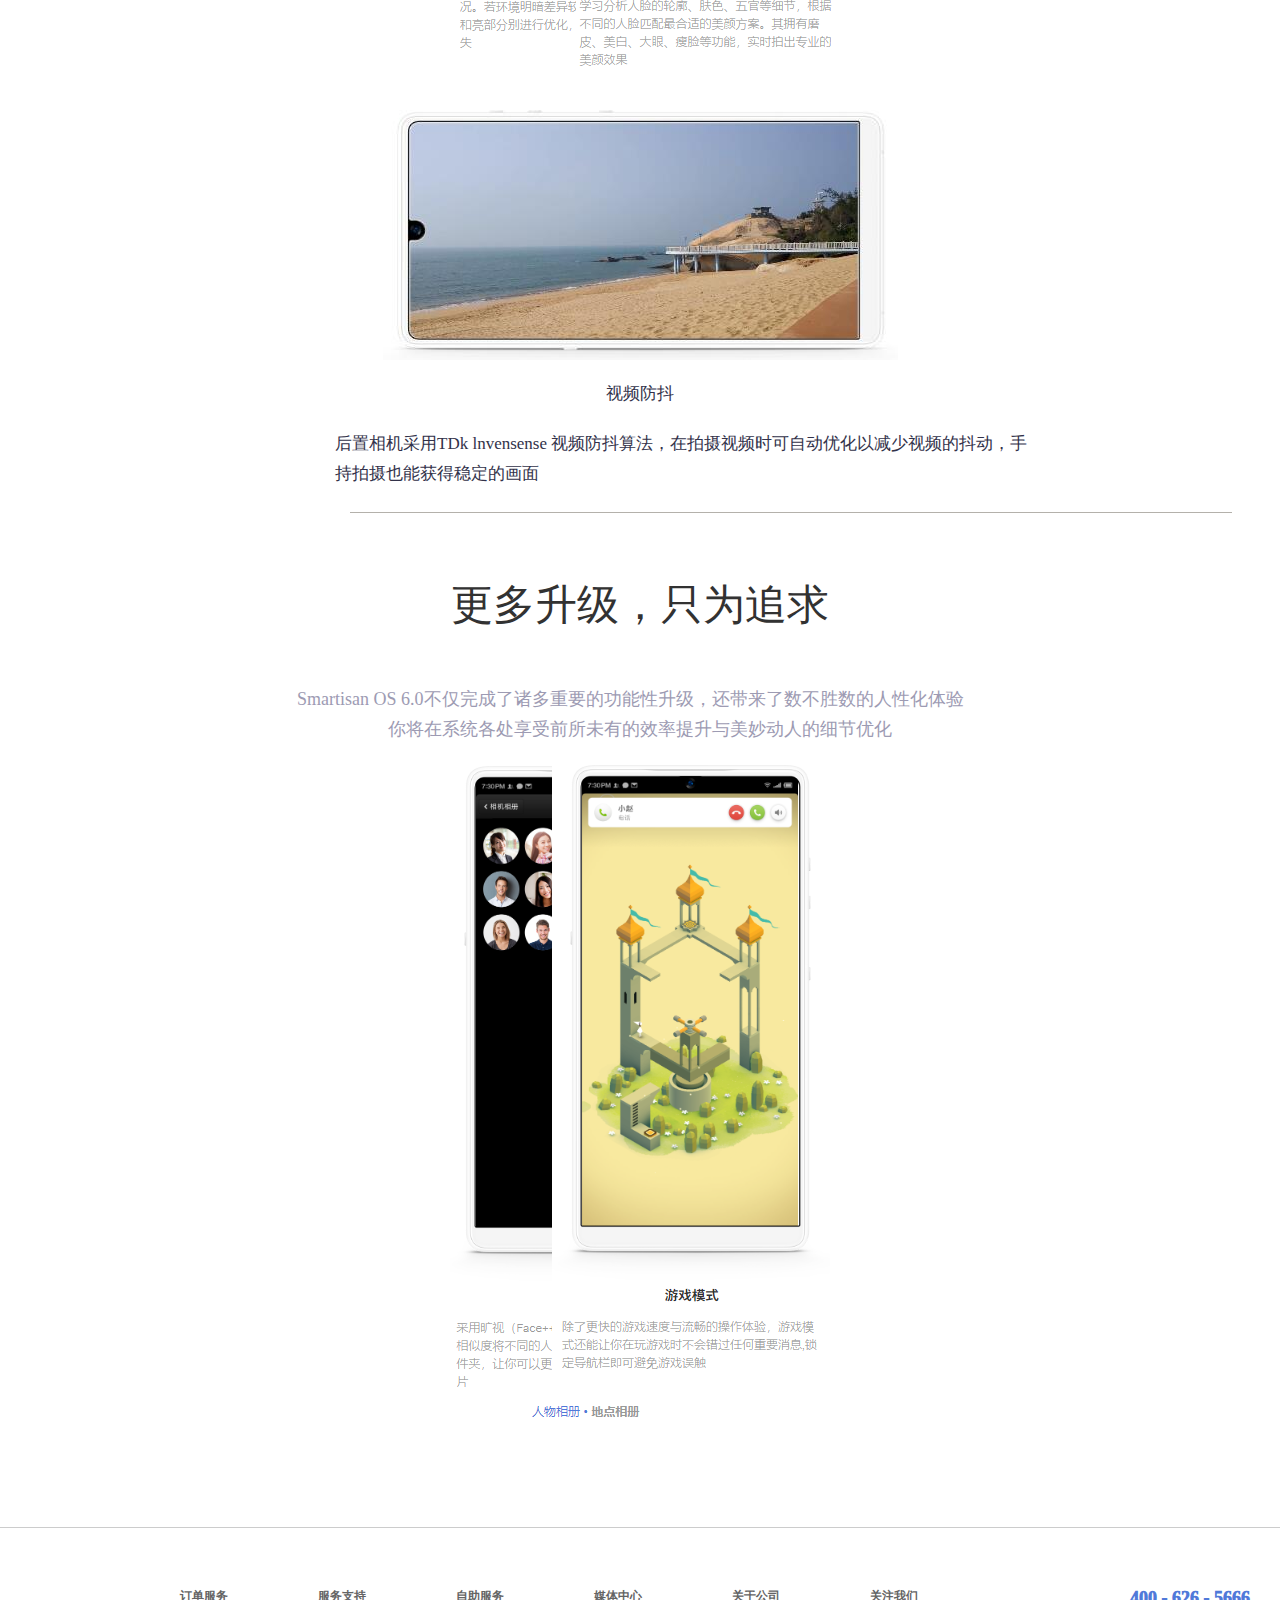
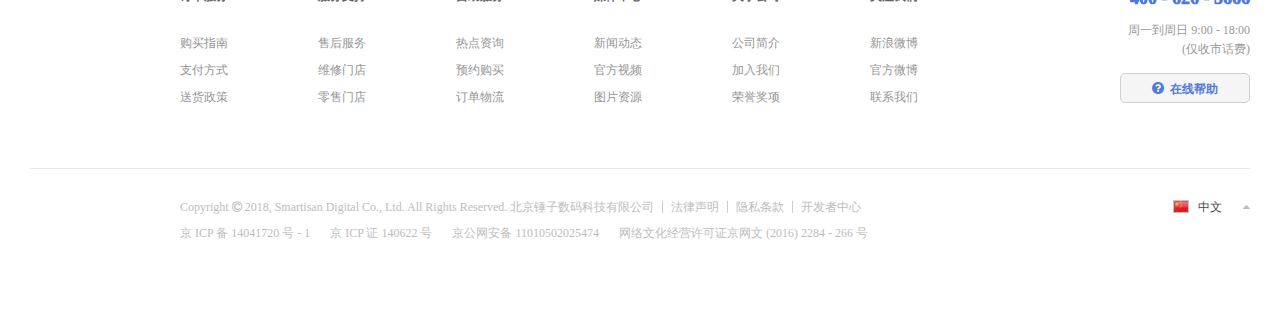
==== commit 151f2f48: "2" ====
--- a/caozuoxitong.html
+++ b/caozuoxitong.html
@@ -167,5 +167,6 @@
             </div>
 	</footer>
 </body>
+<script src="js/util.js"></script>
 <script src="js/first.js"></script>
 </html>--- a/css/caozuoxitong.css
+++ b/css/caozuoxitong.css
@@ -9,7 +9,7 @@
 .top{
 	height: 100px;
 	background-color: #fdfdfc;
-	border-bottom: 2px solid gray;
+	border-bottom: 1px solid gray;
 }
 .top img{
 	position: absolute;
@@ -120,9 +120,8 @@
 /* 导航栏部分*/
 .user-info{
 	height: 40px;
-	background: #fdfdfc;
-	border-bottom: 2px solid gray;
-
+	background-color: #fdfdfc;
+	border-bottom: 1px solid gray;
 }
 .user-info .user-info-item a{
 	float: left;
@@ -413,6 +412,9 @@
 .footer .foot-list .left-list{
 	height: 110px;
 }
+.footer .foot-list .left-list dl:first-child{
+	margin-left: 150px;
+}
 .footer .foot-list .left-list dl{
 	float: left;
 	margin-right: 90px;
@@ -486,7 +488,7 @@
 }
 .footer .foot-nav .left-nav .top1 li:nth-child(1){
 	color: #bdbdbd;
-	margin-left: 0px;
+	margin-left: 150px;
 }
 .footer .foot-nav .left-nav .top1 li span{
 	display: inline-block;
@@ -501,7 +503,7 @@
 	margin-left: 20px;
 }
 .footer .foot-nav .left-nav .bottom li:nth-child(1){
-	margin-left: 0px;
+	margin-left: 150px;
 }
 .footer .foot-nav .left-nav .bottom li .link{
 	color: #bdbdbd;
